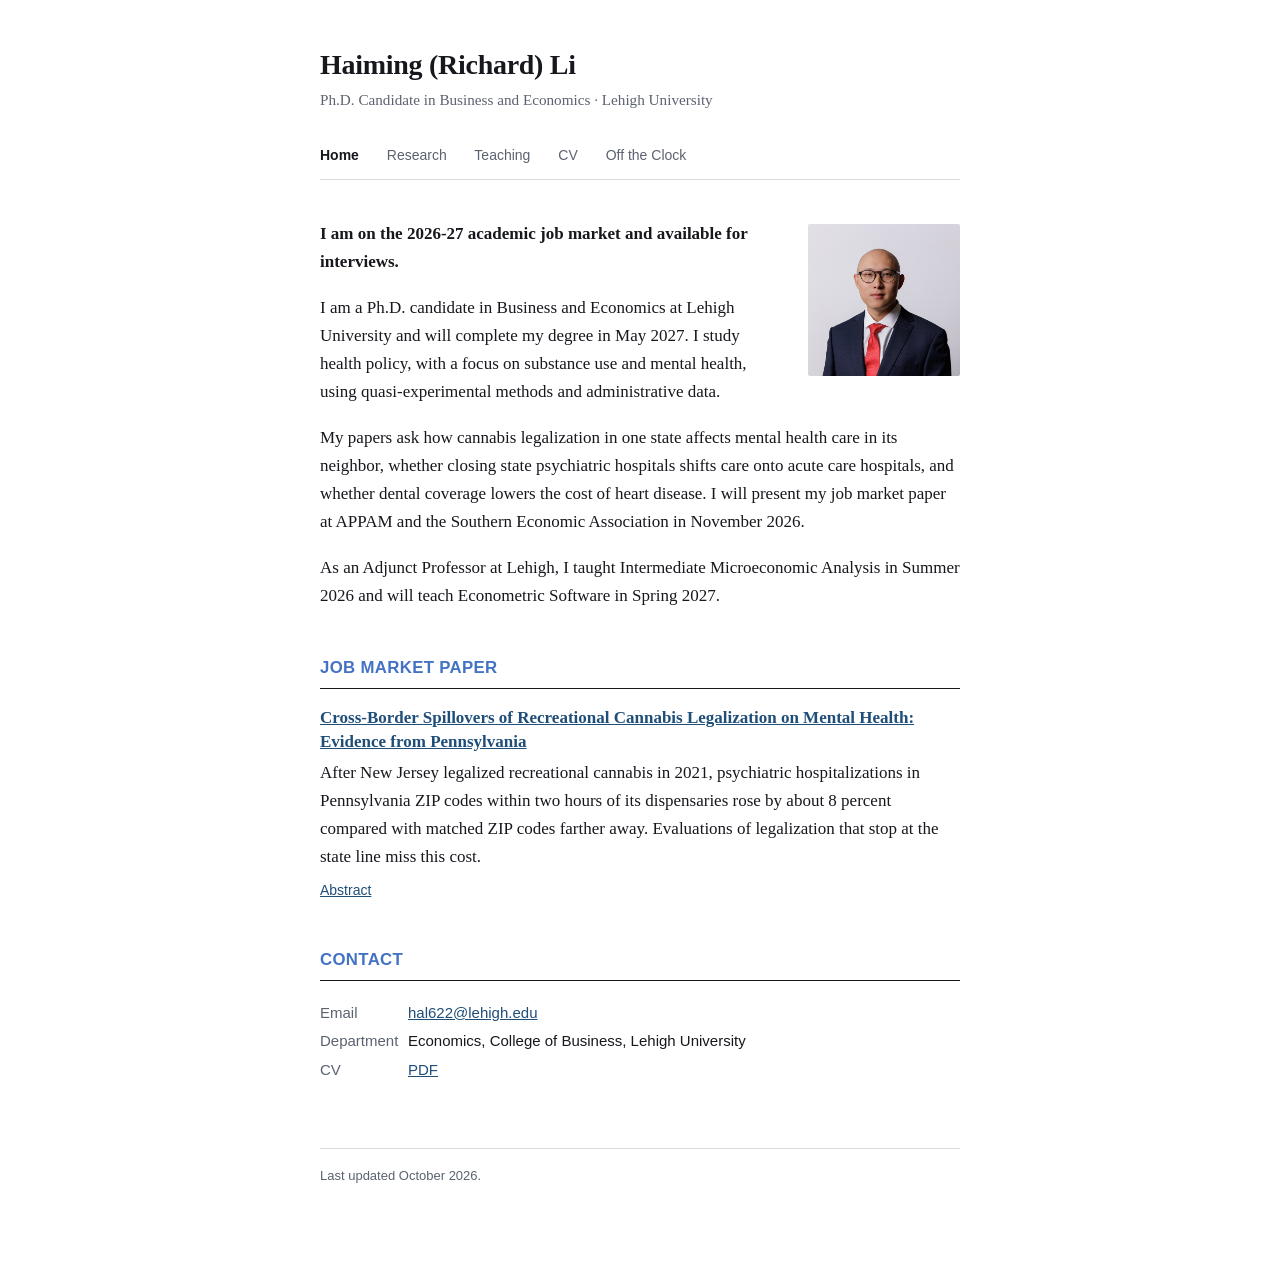
==== index.html @ 7ed9d22d "10.5 update" ====
<!DOCTYPE html>
<html lang="en">
<head>
<meta charset="utf-8">
<meta name="viewport" content="width=device-width, initial-scale=1">
<title>Haiming Li | Health Economics | Lehigh University</title>
<meta name="description" content="Haiming Li is a Ph.D. candidate in Business and Economics at Lehigh University. His research is in health economics, focusing on substance use policy and mental health.">
<link rel="canonical" href="https://haimingli.com/">
<link rel="stylesheet" href="style.css">
<script type="application/ld+json">
{
  "@context": "https://schema.org",
  "@type": "Person",
  "name": "Haiming Li",
  "alternateName": "Richard Li",
  "jobTitle": "Ph.D. Candidate in Business and Economics",
  "url": "https://haimingli.com",
  "image": "https://haimingli.com/photo.jpg",
  "email": "hal622@lehigh.edu",
  "affiliation": {
    "@type": "CollegeOrUniversity",
    "name": "Lehigh University",
    "url": "https://www.lehigh.edu"
  },
  "knowsAbout": [
    "Health Economics",
    "Substance Use Policy",
    "Mental Health",
    "Applied Microeconomics"
  ],
  "sameAs": [
    "https://github.com/haimingli97"
  ]
}
</script>
<!-- TODO: once these profiles exist, add their URLs to the "sameAs" array above:
     Google Scholar, ORCID, RePEc/IDEAS, LinkedIn. -->
</head>
<body>
<div class="wrap">

<header class="masthead">
  <h1>Haiming (Richard) Li</h1>
  <p class="affil">Ph.D. Candidate in Business and Economics &middot; Lehigh University</p>
</header>

<nav>
  <a href="index.html" aria-current="page">Home</a>
  <a href="research.html">Research</a>
  <a href="teaching.html">Teaching</a>
  <a href="cv.pdf">CV</a>
  <a href="life.html">Off the Clock</a>
</nav>

<img class="portrait" src="photo.jpg" alt="Haiming Li">

<p><strong>I am on the 2026-27 academic job market and available for interviews.</strong></p>

<p>I am a Ph.D. candidate in Business and Economics at Lehigh University and will complete my degree in May 2027. I study health policy, with a focus on substance use and mental health, using quasi-experimental methods and administrative data.</p>

<p>My papers ask how cannabis legalization in one state affects mental health care in its neighbor, whether closing state psychiatric hospitals shifts care onto acute care hospitals, and whether dental coverage lowers the cost of heart disease. I will present my job market paper at APPAM and the Southern Economic Association in November 2026.</p>

<p>As an Adjunct Professor at Lehigh, I taught Intermediate Microeconomic Analysis in Summer 2026 and will teach Econometric Software in Spring 2027.</p>

<h2>Job Market Paper</h2>

<div class="paper">
  <h3><a href="research.html#jmp">Cross-Border Spillovers of Recreational Cannabis Legalization on Mental Health: Evidence from Pennsylvania</a></h3>
  <p class="abstract">After New Jersey legalized recreational cannabis in 2021, psychiatric hospitalizations in Pennsylvania ZIP codes within two hours of its dispensaries rose by about 8 percent compared with matched ZIP codes farther away. Evaluations of legalization that stop at the state line miss this cost.</p>
  <!-- JMP FIGURE: once the revised event-study figure is final, save it as
       papers/jmp_fig.png and uncomment the next line.
  <img class="figure" src="papers/jmp_fig.png" alt="Event-study estimates of psychiatric hospitalization rates in Pennsylvania border ZIP codes">
  -->
  <p class="links"><a href="research.html#jmp">Abstract</a></p>
</div>

<h2>Contact</h2>

<div class="contact">
  <p style="margin-bottom:0">
    <span class="label">Email</span><a href="mailto:hal622@lehigh.edu">hal622@lehigh.edu</a><br>
    <span class="label">Department</span>Economics, College of Business, Lehigh University<br>
    <span class="label">CV</span><a href="cv.pdf">PDF</a>
    <!-- LinkedIn: add a line here once you send me the profile URL -->
  </p>
</div>

<footer>
  Last updated October 2026.
</footer>

</div>
</body>
</html>
---- style.css ----
/* ---------------------------------------------------------------
   Haiming (Richard) Li — academic site
   Plain, conventional, fast. No webfonts, no frameworks.
   To change the accent color, edit --link below.
   --------------------------------------------------------------- */

:root {
  --ink:    #16181d;
  --muted:  #5b6270;
  --rule:   #d8dbe0;
  --link:   #1f4e79;
  --accent: #4472c4;   /* same blue as the section headings on the CV */
  --bg:     #ffffff;
  --measure: 40rem;
}

*, *::before, *::after { box-sizing: border-box; }

html { -webkit-text-size-adjust: 100%; }

body {
  margin: 0;
  padding: 3rem 1.5rem 5rem;
  background: var(--bg);
  color: var(--ink);
  font-family: Charter, "Bitstream Charter", "Sitka Text", Cambria, Georgia, serif;
  font-size: 1.0625rem;
  line-height: 1.65;
}

.wrap { max-width: var(--measure); margin: 0 auto; }

/* ---- masthead ---- */

.masthead { margin-bottom: 2rem; }

.masthead h1 {
  font-size: 1.75rem;
  line-height: 1.2;
  font-weight: 600;
  letter-spacing: -0.01em;
  margin: 0 0 0.35rem;
}

.masthead .affil {
  color: var(--muted);
  font-size: 0.95rem;
  margin: 0;
}

/* ---- navigation ---- */

nav {
  margin: 1.25rem 0 2.5rem;
  padding-bottom: 0.75rem;
  border-bottom: 1px solid var(--rule);
  font-family: -apple-system, BlinkMacSystemFont, "Segoe UI", Roboto, Helvetica, Arial, sans-serif;
  font-size: 0.875rem;
}

nav a {
  margin-right: 1.5rem;
  text-decoration: none;
  color: var(--muted);
}

nav a:hover { color: var(--link); text-decoration: underline; }
nav a[aria-current="page"] { color: var(--ink); font-weight: 600; }

/* ---- portrait ---- */

.portrait {
  float: right;
  width: 9.5rem;
  margin: 0.25rem 0 1.25rem 1.75rem;
  border-radius: 2px;
}

/* ---- text ---- */

p { margin: 0 0 1.1rem; }

a { color: var(--link); }
a:hover { text-decoration: underline; }

h2 {
  font-size: 1.05rem;
  font-weight: 600;
  letter-spacing: 0.02em;
  text-transform: uppercase;
  font-family: -apple-system, BlinkMacSystemFont, "Segoe UI", Roboto, Helvetica, Arial, sans-serif;
  color: var(--accent);
  margin: 2.75rem 0 1.1rem;
  padding-bottom: 0.4rem;
  border-bottom: 1px solid var(--ink);
  clear: both;
}

h3 {
  font-size: 1.0625rem;
  font-weight: 600;
  line-height: 1.4;
  margin: 0 0 0.3rem;
}

/* ---- paper entries ---- */

.paper { margin-bottom: 1.9rem; }

.paper .byline {
  color: var(--muted);
  font-size: 0.9375rem;
  margin: 0 0 0.5rem;
}

.paper .abstract { margin: 0 0 0.5rem; }

.paper .links {
  font-family: -apple-system, BlinkMacSystemFont, "Segoe UI", Roboto, Helvetica, Arial, sans-serif;
  font-size: 0.875rem;
  margin: 0;
}

.paper .links a { margin-right: 1rem; }

/* compact entries for works in progress */

ul.compact { padding-left: 1.15rem; margin: 0 0 1.1rem; }
ul.compact li { margin-bottom: 0.6rem; }
ul.compact .byline { color: var(--muted); font-size: 0.9375rem; }

/* ---- news list ---- */

ul.news { list-style: none; padding: 0; margin: 0 0 1.1rem; }
ul.news li { margin-bottom: 0.55rem; padding-left: 7rem; text-indent: -7rem; }
ul.news .when {
  display: inline-block;
  width: 7rem;
  text-indent: 0;
  color: var(--muted);
  font-family: -apple-system, BlinkMacSystemFont, "Segoe UI", Roboto, Helvetica, Arial, sans-serif;
  font-size: 0.875rem;
}

/* ---- figures and badges ---- */

img.figure { display: block; width: 100%; height: auto; margin: 0.75rem 0; border: 1px solid var(--rule); }
img.badge { float: left; width: 4.5rem; height: auto; margin: 0.1rem 1rem 0.5rem 0; }

/* ---- course table ---- */

table.courses { width: 100%; border-collapse: collapse; margin: 0 0 0.9rem; font-size: 0.97rem; }
table.courses th {
  text-align: left; font-weight: 600; color: var(--muted);
  font-family: -apple-system, BlinkMacSystemFont, "Segoe UI", Roboto, Helvetica, Arial, sans-serif;
  font-size: 0.8125rem; padding: 0 0.6rem 0.35rem 0; border-bottom: 1px solid var(--rule);
}
table.courses td { padding: 0.4rem 0.6rem 0.4rem 0; vertical-align: top; border-bottom: 1px solid var(--rule); }
table.courses td:last-child, table.courses th:last-child { white-space: nowrap; padding-right: 0; }
table.courses tr.group td {
  border-bottom: none; padding-top: 0.9rem; font-weight: 600;
  font-family: -apple-system, BlinkMacSystemFont, "Segoe UI", Roboto, Helvetica, Arial, sans-serif;
  font-size: 0.8125rem; letter-spacing: 0.03em; text-transform: uppercase;
}
p.note { color: var(--muted); font-size: 0.9375rem; }

/* ---- evaluation table and quotes ---- */

.evals { margin: 0 0 0.6rem; font-size: 0.95rem; }
.ev-head, .evals summary, .ev-row:not(details) {
  display: grid; grid-template-columns: 6.3rem 4.2rem 8.8rem 3.7rem 4.2rem 1fr; gap: 0 0.6rem; align-items: center;
  padding: 0.45rem 0; border-bottom: 1px solid var(--rule);
}
.ev-head {
  font-weight: 600; color: var(--muted); font-size: 0.8125rem; padding-top: 0;
  font-family: -apple-system, BlinkMacSystemFont, "Segoe UI", Roboto, Helvetica, Arial, sans-serif;
}
.evals summary { cursor: pointer; list-style: none; }
.evals summary::-webkit-details-marker { display: none; }
.evals summary > span:first-child::before { content: "\25B8"; color: var(--accent); display: inline-block; width: 0.9rem; margin-left: -0.9rem; transition: transform 0.15s; }
.evals details[open] summary > span:first-child::before { transform: rotate(90deg); }
.evals summary:hover { background: #f5f7fb; }
.ev-detail { padding: 0.3rem 0 0.5rem 0; border-bottom: 1px solid var(--rule); background: #fafbfd; }
.ev-q { display: grid; grid-template-columns: 6.3rem 4.2rem 8.8rem 3.7rem 4.2rem 1fr; gap: 0 0.6rem; align-items: center; padding: 0.22rem 0 0.22rem 0.9rem; font-size: 0.875rem; }
.ev-q .ev-qlabel { grid-column: 1 / 4; color: var(--ink); }
.evals .n { text-align: right; }
.evals .muted { color: var(--muted); }
.evals .viz { min-width: 0; padding-right: 0.5rem; }
.ev-head, .ev-row:not(details), details.ev-row { padding-left: 0.9rem; }
.axis { display: flex; justify-content: space-between; font-weight: 400; }
.ev-head .key-me, .ev-head .key-ref { margin: 0 0.3rem 0 0; }
.legend { font-weight: 400; white-space: nowrap; }
.key-me, .key-ref { display: inline-block; vertical-align: middle; }
.key-me { width: 0.6rem; height: 0.6rem; border-radius: 50%; background: var(--accent); margin-left: 0; }
.key-ref { width: 2px; height: 0.8rem; background: var(--ink); }

ul.materials { padding-left: 1.15rem; }
ul.materials li { margin-bottom: 0.5rem; }
.mat-note { color: var(--muted); font-size: 0.9375rem; }

.bar { position: relative; display: block; width: 100%; height: 0.8rem; }
.bar::before { content: ""; position: absolute; left: 0; right: 0; top: 50%; height: 1px; background: var(--rule); }
.bar .me { position: absolute; top: 50%; width: 0.7rem; height: 0.7rem; margin: -0.35rem 0 0 -0.35rem; background: var(--accent); border-radius: 50%; z-index: 1; }
.bar .ref { position: absolute; top: 0; bottom: 0; width: 2px; margin-left: -1px; background: var(--ink); }
blockquote.quote { margin: 0 0 1.1rem; padding: 0.1rem 0 0.1rem 1rem; border-left: 3px solid var(--accent); }
blockquote.quote p { margin: 0 0 0.3rem; font-style: italic; }
blockquote.quote cite {
  font-style: normal; color: var(--muted); font-size: 0.8125rem;
  font-family: -apple-system, BlinkMacSystemFont, "Segoe UI", Roboto, Helvetica, Arial, sans-serif;
}
@media (max-width: 34rem) {
  .ev-head, .evals summary, .ev-row:not(details) { grid-template-columns: 5.6rem 4rem 3.6rem 3.8rem; }
  .ev-role, .evals .viz { display: none; }
  .ev-q { grid-template-columns: 5.6rem 4rem 3.6rem 3.8rem; padding-left: 0; }
  .ev-q .ev-qlabel { grid-column: 1 / 3; padding-left: 0.5rem; }
}

/* ---- references ---- */

.refs p { margin-bottom: 1rem; }

/* ---- Off the Clock page ---- */

p.lede { font-size: 1.15rem; font-style: italic; color: var(--muted); margin-bottom: 0.5rem; }

.minipaper {
  border: 1px solid var(--rule);
  border-top: 3px solid var(--accent);
  padding: 1rem 1.25rem 0.2rem;
  margin: 0 0 1.5rem;
  background: #fafbfd;
}
.minipaper .mp-title { font-weight: 600; font-size: 1.1rem; text-align: center; margin: 0 0 0.6rem; }
.minipaper .mp-label {
  text-align: center; font-variant: small-caps; letter-spacing: 0.05em;
  color: var(--muted); margin: 0 0 0.4rem;
}

/* ---- Off the Clock cards ---- */

.cards { display: grid; grid-template-columns: repeat(3, minmax(0, 1fr)); gap: 1rem 0.9rem; margin: 1.25rem 0 1rem; max-width: 30rem; }
.card { display: block; text-decoration: none; color: var(--ink); }
a.card:hover .card-title { color: var(--link); text-decoration: underline; }
a.card:hover img, a.card:hover .card-tile { opacity: 0.85; }
.card img, .card-tile {
  display: block; width: 100%; aspect-ratio: 4 / 3; object-fit: cover;
  border: 1px solid var(--rule); border-radius: 2px; background: #eef2f9;
}
.card-title {
  display: block; margin-top: 0.4rem; font-size: 0.9375rem; font-weight: 600; line-height: 1.3;
}
p.crumb {
  font-family: -apple-system, BlinkMacSystemFont, "Segoe UI", Roboto, Helvetica, Arial, sans-serif;
  font-size: 0.875rem; color: var(--muted); margin: 0 0 0.5rem;
}

/* ---- aside box ---- */

.aside {
  border-left: 3px solid var(--accent);
  background: #f5f7fb;
  padding: 0.8rem 1rem 0.1rem;
  margin: 1.2rem 0 1.4rem;
  font-size: 0.97rem;
}
.aside-title {
  margin: 0 0 0.35rem; font-weight: 600; color: var(--accent);
  font-family: -apple-system, BlinkMacSystemFont, "Segoe UI", Roboto, Helvetica, Arial, sans-serif;
  font-size: 0.875rem;
}
figure.photo { margin: 0 0 1.2rem; }
figure.photo img { display: block; width: 100%; height: auto; border-radius: 2px; }
figure.photo figcaption { color: var(--muted); font-size: 0.875rem; margin-top: 0.35rem; }

/* ---- contact block ---- */

.contact {
  font-family: -apple-system, BlinkMacSystemFont, "Segoe UI", Roboto, Helvetica, Arial, sans-serif;
  font-size: 0.9375rem;
  line-height: 1.9;
}

.contact .label {
  display: inline-block;
  min-width: 5.5rem;
  color: var(--muted);
}

/* ---- placeholder marker: search the files for TBD to find open items ---- */

.tbd {
  background: #fff3cd;
  padding: 0 0.2em;
  border-radius: 2px;
}

/* ---- footer ---- */

footer {
  margin-top: 4rem;
  padding-top: 1rem;
  border-top: 1px solid var(--rule);
  color: var(--muted);
  font-size: 0.8125rem;
  font-family: -apple-system, BlinkMacSystemFont, "Segoe UI", Roboto, Helvetica, Arial, sans-serif;
}

/* ---- small screens ---- */

@media (max-width: 34rem) {
  body { padding-top: 2rem; font-size: 1rem; }
  .portrait { float: none; display: block; margin: 0 0 1.25rem; width: 8rem; }
  nav a { margin-right: 1.1rem; display: inline-block; margin-bottom: 0.35rem; }
  ul.news li { padding-left: 0; text-indent: 0; }
  ul.news .when { display: block; width: auto; }
}

/* ---- print ---- */

@media print {
  nav, footer { display: none; }
  body { padding: 0; }
  a { color: var(--ink); text-decoration: none; }
}

:focus-visible { outline: 2px solid var(--link); outline-offset: 2px; }
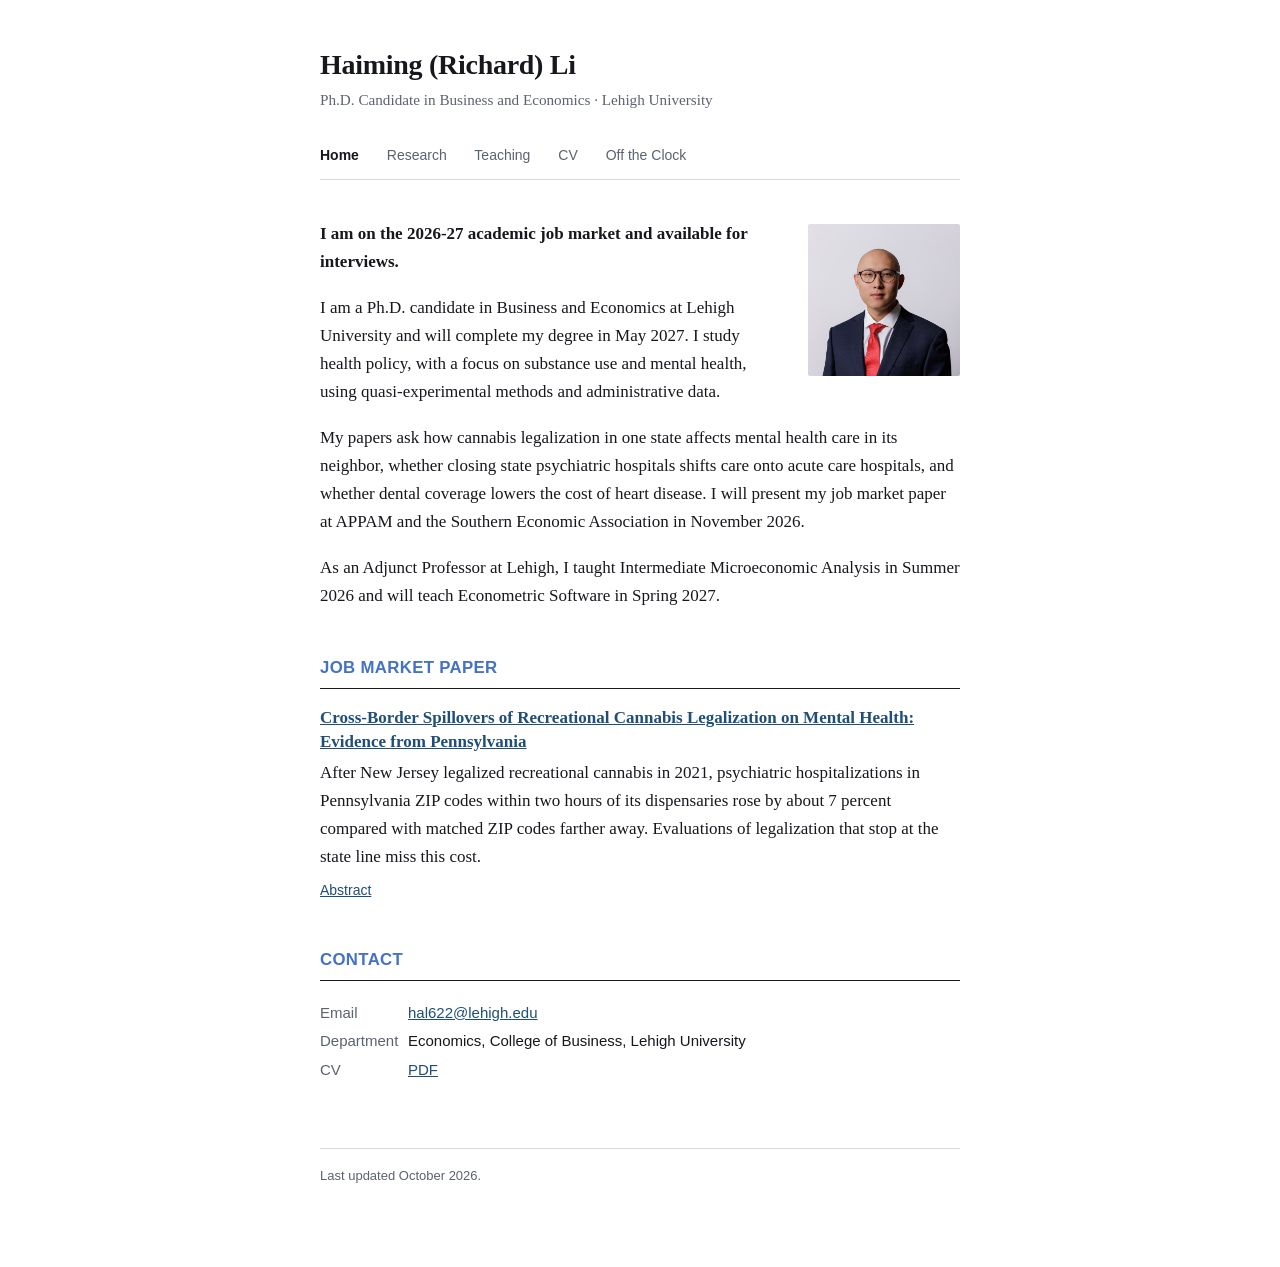
==== commit 33efcadc: "10.5 update IV" ====
--- a/index.html
+++ b/index.html
@@ -66,7 +66,7 @@
 
 <div class="paper">
   <h3><a href="research.html#jmp">Cross-Border Spillovers of Recreational Cannabis Legalization on Mental Health: Evidence from Pennsylvania</a></h3>
-  <p class="abstract">After New Jersey legalized recreational cannabis in 2021, psychiatric hospitalizations in Pennsylvania ZIP codes within two hours of its dispensaries rose by about 8 percent compared with matched ZIP codes farther away. Evaluations of legalization that stop at the state line miss this cost.</p>
+  <p class="abstract">After New Jersey legalized recreational cannabis in 2021, psychiatric hospitalizations in Pennsylvania ZIP codes within two hours of its dispensaries rose by about 7 percent compared with matched ZIP codes farther away. Evaluations of legalization that stop at the state line miss this cost.</p>
   <!-- JMP FIGURE: once the revised event-study figure is final, save it as
        papers/jmp_fig.png and uncomment the next line.
   <img class="figure" src="papers/jmp_fig.png" alt="Event-study estimates of psychiatric hospitalization rates in Pennsylvania border ZIP codes">
--- a/style.css
+++ b/style.css
@@ -146,6 +146,9 @@
 
 img.figure { display: block; width: 100%; height: auto; margin: 0.75rem 0; border: 1px solid var(--rule); }
 img.badge { float: left; width: 4.5rem; height: auto; margin: 0.1rem 1rem 0.5rem 0; }
+p.acue { overflow: hidden; }
+.badge-grid { float: left; display: grid; grid-template-columns: repeat(2, 3rem); gap: 0.35rem; margin: 0.2rem 1rem 0.3rem 0; }
+.badge-grid img { width: 3rem; height: 3rem; display: block; }
 
 /* ---- course table ---- */
 
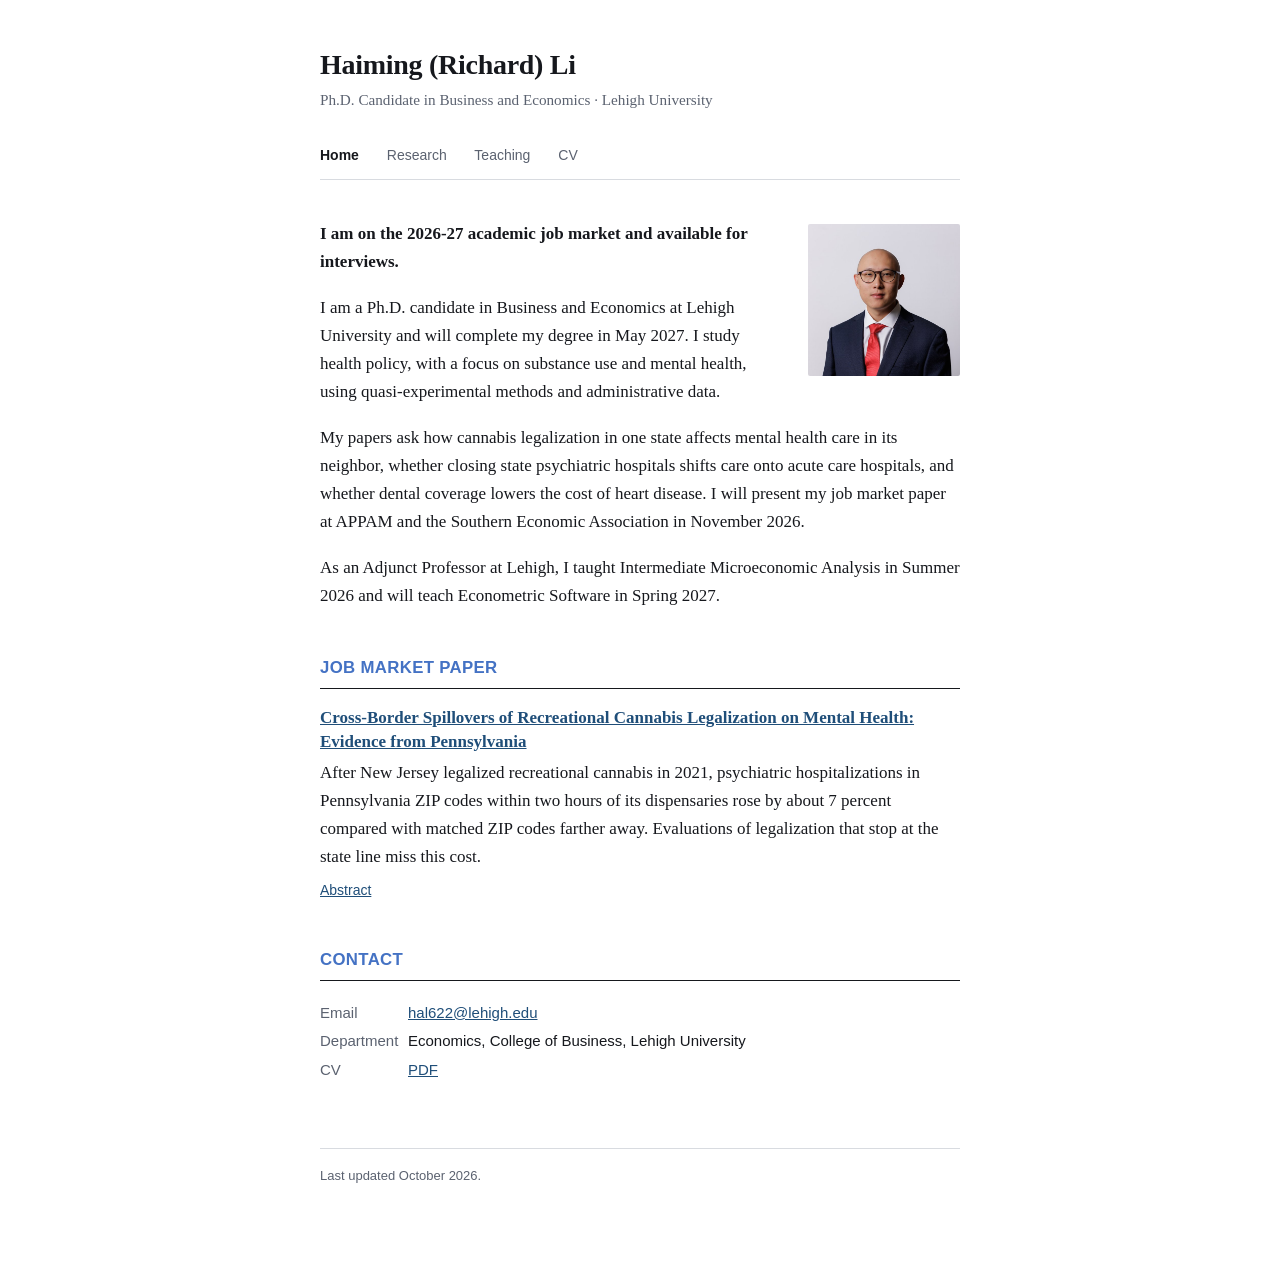
==== commit 06c0f44d: "10.8 update" ====
--- a/index.html
+++ b/index.html
@@ -49,7 +49,6 @@
   <a href="research.html">Research</a>
   <a href="teaching.html">Teaching</a>
   <a href="cv.pdf">CV</a>
-  <a href="life.html">Off the Clock</a>
 </nav>
 
 <img class="portrait" src="photo.jpg" alt="Haiming Li">
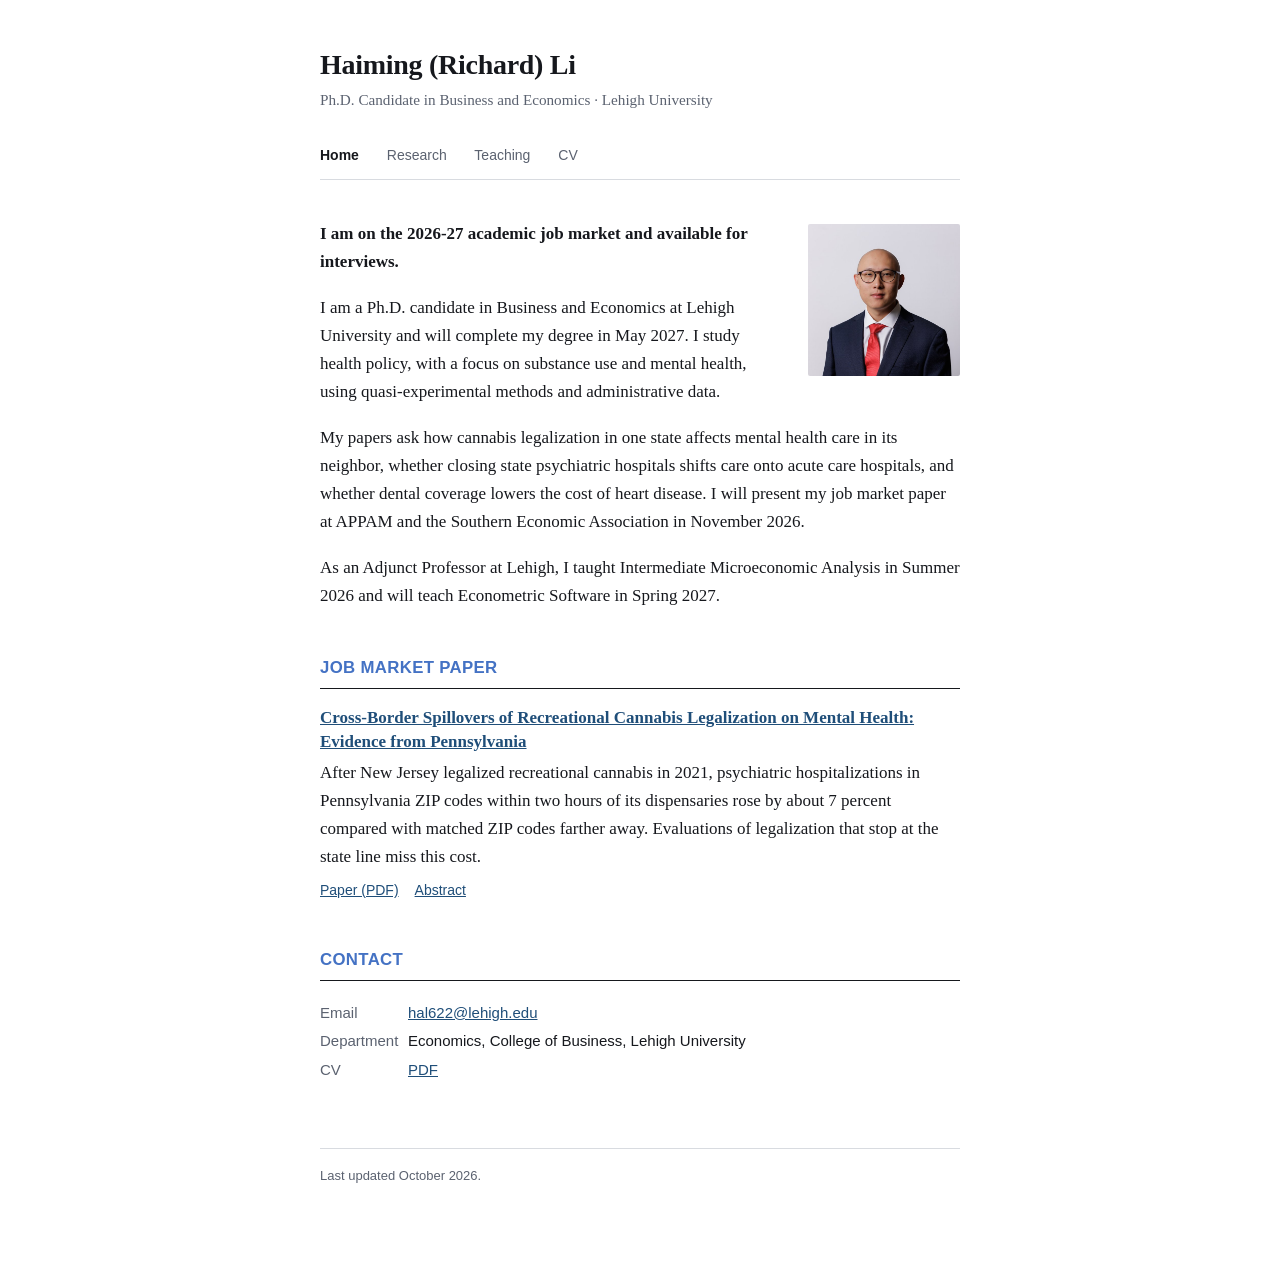
==== commit bca9262c: "10.19 update" ====
--- a/index.html
+++ b/index.html
@@ -64,13 +64,13 @@
 <h2>Job Market Paper</h2>
 
 <div class="paper">
-  <h3><a href="research.html#jmp">Cross-Border Spillovers of Recreational Cannabis Legalization on Mental Health: Evidence from Pennsylvania</a></h3>
+  <h3><a href="papers/Li_Haiming_JMP.pdf">Cross-Border Spillovers of Recreational Cannabis Legalization on Mental Health: Evidence from Pennsylvania</a></h3>
   <p class="abstract">After New Jersey legalized recreational cannabis in 2021, psychiatric hospitalizations in Pennsylvania ZIP codes within two hours of its dispensaries rose by about 7 percent compared with matched ZIP codes farther away. Evaluations of legalization that stop at the state line miss this cost.</p>
   <!-- JMP FIGURE: once the revised event-study figure is final, save it as
        papers/jmp_fig.png and uncomment the next line.
   <img class="figure" src="papers/jmp_fig.png" alt="Event-study estimates of psychiatric hospitalization rates in Pennsylvania border ZIP codes">
   -->
-  <p class="links"><a href="research.html#jmp">Abstract</a></p>
+  <p class="links"><a href="papers/Li_Haiming_JMP.pdf">Paper (PDF)</a><a href="research.html#jmp">Abstract</a></p>
 </div>
 
 <h2>Contact</h2>
--- a/style.css
+++ b/style.css
@@ -327,3 +327,96 @@
 }
 
 :focus-visible { outline: 2px solid var(--link); outline-offset: 2px; }
+
+/* ---- Teaching at the Margin ---- */
+
+.margin-lede { margin-bottom: 0.6rem; }
+
+.margin-steps {
+  display: grid; grid-template-columns: repeat(6, 1fr); gap: 0.4rem;
+  align-items: end; height: 5.6rem; margin: 0.4rem 0 1.4rem;
+  border-bottom: 1px solid var(--rule); padding-bottom: 0.5rem;
+}
+.margin-steps span {
+  display: flex; align-items: center; justify-content: center;
+  height: 2.6rem; margin-bottom: calc(var(--i) * 0.45rem);
+  border: 1px solid var(--accent); border-radius: 2px; background: #f5f7fb;
+  color: var(--accent); font-weight: 600; font-size: 1.35rem;
+}
+.margin-steps span:last-child { background: var(--accent); color: #fff; }
+
+ol.margin { list-style: none; padding: 0; margin: 0 0 1.6rem; }
+ol.margin li {
+  display: grid; grid-template-columns: 2.4rem 1fr; gap: 0 0.9rem;
+  padding: 0.75rem 0 0.35rem; border-bottom: 1px solid var(--rule);
+}
+ol.margin li:first-child { padding-top: 0; }
+.m-letter {
+  display: flex; align-items: center; justify-content: center;
+  width: 2.4rem; height: 2.4rem; border-radius: 2px;
+  background: var(--accent); color: #fff; font-weight: 600; font-size: 1.25rem;
+}
+.m-body p { margin: 0 0 0.45rem; }
+.m-body p.m-head {
+  font-weight: 600; margin-bottom: 0.15rem; line-height: 1.3;
+}
+.ai-tag {
+  display: inline-block; margin-left: 0.4rem; padding: 0 0.35rem; border-radius: 2px;
+  border: 1px solid var(--accent); color: var(--accent); font-size: 0.7rem; letter-spacing: 0.06em;
+  vertical-align: 0.15em; font-weight: 600;
+  font-family: -apple-system, BlinkMacSystemFont, "Segoe UI", Roboto, Helvetica, Arial, sans-serif;
+}
+.m-body p.m-ai {
+  background: #f5f7fb; border-left: 3px solid var(--accent);
+  padding: 0.35rem 0.7rem; font-size: 0.97rem;
+}
+.ai-label {
+  font-weight: 600; color: var(--accent); font-size: 0.875rem;
+  font-family: -apple-system, BlinkMacSystemFont, "Segoe UI", Roboto, Helvetica, Arial, sans-serif;
+}
+
+h3.ai-h { margin-top: 1.8rem; }
+
+ol.ai-flow {
+  list-style: none; padding: 0; margin: 0.4rem 0 0.9rem;
+  display: grid; grid-template-columns: repeat(4, minmax(0, 1fr)); gap: 0.55rem;
+  counter-reset: none;
+}
+ol.ai-flow li {
+  position: relative; border: 1px solid var(--rule); border-top: 3px solid var(--accent);
+  border-radius: 2px; padding: 0.55rem 0.6rem 0.6rem; background: #fff;
+  display: flex; flex-direction: column; gap: 0.2rem;
+}
+ol.ai-flow li:nth-child(1), ol.ai-flow li:nth-child(4) { background: #fafbfd; }
+ol.ai-flow li:not(:last-child)::after {
+  content: "\203A"; position: absolute; right: -0.48rem; top: 1.1rem;
+  color: var(--accent); font-size: 1.2rem; line-height: 1; background: var(--bg); z-index: 1;
+}
+.af-n {
+  font-family: -apple-system, BlinkMacSystemFont, "Segoe UI", Roboto, Helvetica, Arial, sans-serif;
+  font-size: 0.75rem; color: var(--muted); font-weight: 600;
+}
+.af-t { font-weight: 600; line-height: 1.25; font-size: 0.97rem; }
+.af-d { font-size: 0.875rem; color: var(--muted); line-height: 1.45; }
+
+/* ---- ACUE course badge ---- */
+
+.acue-course { display: grid; grid-template-columns: 6.5rem 1fr; gap: 0 1.1rem; align-items: start; margin-bottom: 1rem; }
+.acue-course img { width: 6.5rem; height: auto; display: block; }
+.acue-course p { margin-bottom: 0.5rem; }
+ul.modules {
+  margin: 0; padding: 0; list-style: none;
+  columns: 2; column-gap: 1.2rem; font-size: 0.9rem; color: var(--muted);
+}
+ul.modules li { break-inside: avoid; padding-left: 0.9rem; position: relative; margin-bottom: 0.15rem; line-height: 1.4; }
+ul.modules li::before { content: "\2713"; position: absolute; left: 0; color: var(--accent); font-size: 0.8rem; }
+
+@media (max-width: 34rem) {
+  .margin-steps { height: 4.8rem; gap: 0.3rem; }
+  .margin-steps span { height: 2.2rem; font-size: 1.15rem; margin-bottom: calc(var(--i) * 0.35rem); }
+  ol.ai-flow { grid-template-columns: 1fr 1fr; }
+  ol.ai-flow li:nth-child(2)::after { display: none; }
+  .acue-course { grid-template-columns: 4.5rem 1fr; }
+  .acue-course img { width: 4.5rem; }
+  ul.modules { columns: 1; }
+}
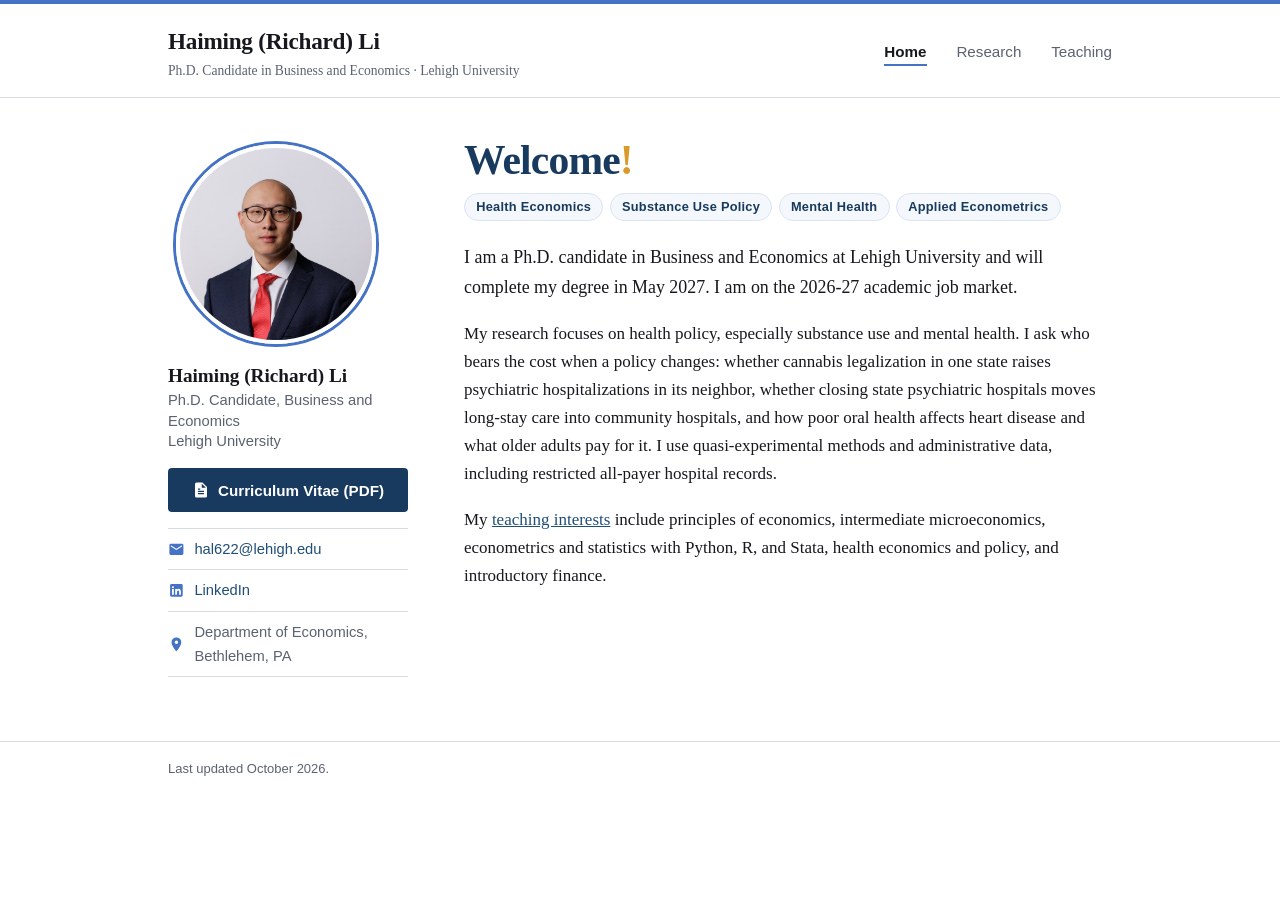
==== commit e4f22062: "10.19 update III" ====
--- a/index.html
+++ b/index.html
@@ -4,7 +4,7 @@
 <meta charset="utf-8">
 <meta name="viewport" content="width=device-width, initial-scale=1">
 <title>Haiming Li | Health Economics | Lehigh University</title>
-<meta name="description" content="Haiming Li is a Ph.D. candidate in Business and Economics at Lehigh University. His research is in health economics, focusing on substance use policy and mental health.">
+<meta name="description" content="Haiming Li is a Ph.D. candidate in Business and Economics at Lehigh University on the 2026-27 academic job market. His research is in health economics, focusing on substance use policy and mental health.">
 <link rel="canonical" href="https://haimingli.com/">
 <link rel="stylesheet" href="style.css">
 <script type="application/ld+json">
@@ -26,68 +26,65 @@
     "Health Economics",
     "Substance Use Policy",
     "Mental Health",
-    "Applied Microeconomics"
+    "Applied Econometrics"
   ],
   "sameAs": [
+    "https://www.linkedin.com/in/haiming-li-3b241a414/",
     "https://github.com/haimingli97"
   ]
 }
 </script>
-<!-- TODO: once these profiles exist, add their URLs to the "sameAs" array above:
-     Google Scholar, ORCID, RePEc/IDEAS, LinkedIn. -->
 </head>
 <body>
-<div class="wrap">
 
-<header class="masthead">
-  <h1>Haiming (Richard) Li</h1>
-  <p class="affil">Ph.D. Candidate in Business and Economics &middot; Lehigh University</p>
+<header class="site-head">
+  <div class="wrap head-row">
+    <a class="brand" href="index.html">Haiming (Richard) Li<small>Ph.D. Candidate in Business and Economics &middot; Lehigh University</small></a>
+    <nav>
+      <a href="index.html" aria-current="page">Home</a>
+      <a href="research.html">Research</a>
+      <a href="teaching.html">Teaching</a>
+    </nav>
+  </div>
 </header>
 
-<nav>
-  <a href="index.html" aria-current="page">Home</a>
-  <a href="research.html">Research</a>
-  <a href="teaching.html">Teaching</a>
-  <a href="cv.pdf">CV</a>
-</nav>
+<main class="wrap home">
 
-<img class="portrait" src="photo.jpg" alt="Haiming Li">
+  <aside class="profile">
+    <img class="portrait" src="photo.jpg" alt="Haiming Li" width="400" height="400">
+    <p class="who"><strong>Haiming (Richard) Li</strong><span>Ph.D. Candidate, Business and Economics</span><span>Lehigh University</span></p>
+    <a class="cv-button" href="cv.pdf">
+      <svg viewBox="0 0 24 24" width="18" height="18" aria-hidden="true" fill="currentColor"><path d="M14 2H6a2 2 0 0 0-2 2v16a2 2 0 0 0 2 2h12a2 2 0 0 0 2-2V8zm-1 7V3.5L18.5 9zM8 13h8v1.5H8zm0 3h8v1.5H8zm0-6h3v1.5H8z"/></svg>
+      Curriculum Vitae (PDF)
+    </a>
+    <ul class="contact-list">
+      <li><svg viewBox="0 0 24 24" aria-hidden="true"><path d="M20 4H4a2 2 0 0 0-2 2v12a2 2 0 0 0 2 2h16a2 2 0 0 0 2-2V6a2 2 0 0 0-2-2zm0 4-8 5-8-5V6l8 5 8-5z"/></svg><a href="mailto:hal622@lehigh.edu">hal622@lehigh.edu</a></li>
+      <li><svg viewBox="0 0 24 24" aria-hidden="true"><path d="M19 3a2 2 0 0 1 2 2v14a2 2 0 0 1-2 2H5a2 2 0 0 1-2-2V5a2 2 0 0 1 2-2zM8.3 10H5.7v8.3h2.6zM7 5.9a1.5 1.5 0 1 0 0 3 1.5 1.5 0 0 0 0-3zm11.3 7.3c0-2.5-1.3-3.6-3.1-3.6a2.7 2.7 0 0 0-2.4 1.3V10h-2.5v8.3h2.6v-4.1c0-1.1.2-2.2 1.6-2.2s1.4 1.3 1.4 2.3v4h2.6z"/></svg><a href="https://www.linkedin.com/in/haiming-li-3b241a414/">LinkedIn</a></li>
+      <li><svg viewBox="0 0 24 24" aria-hidden="true"><path d="M12 2a7 7 0 0 0-7 7c0 5.2 7 13 7 13s7-7.8 7-13a7 7 0 0 0-7-7zm0 9.5A2.5 2.5 0 1 1 12 6.5a2.5 2.5 0 0 1 0 5z"/></svg><span>Department of Economics, Bethlehem, PA</span></li>
+    </ul>
+  </aside>
 
-<p><strong>I am on the 2026-27 academic job market and available for interviews.</strong></p>
+  <div class="home-main">
+    <div class="welcome">
+      <h1>Welcome<span class="wave">!</span></h1>
+      <ul class="tags">
+        <li>Health Economics</li>
+        <li>Substance Use Policy</li>
+        <li>Mental Health</li>
+        <li>Applied Econometrics</li>
+      </ul>
+    </div>
 
-<p>I am a Ph.D. candidate in Business and Economics at Lehigh University and will complete my degree in May 2027. I study health policy, with a focus on substance use and mental health, using quasi-experimental methods and administrative data.</p>
+    <p class="lead">I am a Ph.D. candidate in Business and Economics at Lehigh University and will complete my degree in May 2027. I am on the 2026-27 academic job market.</p>
 
-<p>My papers ask how cannabis legalization in one state affects mental health care in its neighbor, whether closing state psychiatric hospitals shifts care onto acute care hospitals, and whether dental coverage lowers the cost of heart disease. I will present my job market paper at APPAM and the Southern Economic Association in November 2026.</p>
+    <p>My research focuses on health policy, especially substance use and mental health. I ask who bears the cost when a policy changes: whether cannabis legalization in one state raises psychiatric hospitalizations in its neighbor, whether closing state psychiatric hospitals moves long-stay care into community hospitals, and how poor oral health affects heart disease and what older adults pay for it. I use quasi-experimental methods and administrative data, including restricted all-payer hospital records.</p>
 
-<p>As an Adjunct Professor at Lehigh, I taught Intermediate Microeconomic Analysis in Summer 2026 and will teach Econometric Software in Spring 2027.</p>
+    <p>My <a href="teaching.html">teaching interests</a> include principles of economics, intermediate microeconomics, econometrics and statistics with Python, R, and Stata, health economics and policy, and introductory finance.</p>
+  </div>
 
-<h2>Job Market Paper</h2>
+</main>
 
-<div class="paper">
-  <h3><a href="papers/Li_Haiming_JMP.pdf">Cross-Border Spillovers of Recreational Cannabis Legalization on Mental Health: Evidence from Pennsylvania</a></h3>
-  <p class="abstract">After New Jersey legalized recreational cannabis in 2021, psychiatric hospitalizations in Pennsylvania ZIP codes within two hours of its dispensaries rose by about 7 percent compared with matched ZIP codes farther away. Evaluations of legalization that stop at the state line miss this cost.</p>
-  <!-- JMP FIGURE: once the revised event-study figure is final, save it as
-       papers/jmp_fig.png and uncomment the next line.
-  <img class="figure" src="papers/jmp_fig.png" alt="Event-study estimates of psychiatric hospitalization rates in Pennsylvania border ZIP codes">
-  -->
-  <p class="links"><a href="papers/Li_Haiming_JMP.pdf">Paper (PDF)</a><a href="research.html#jmp">Abstract</a></p>
-</div>
+<footer class="site-foot"><div class="wrap">Last updated October 2026.</div></footer>
 
-<h2>Contact</h2>
-
-<div class="contact">
-  <p style="margin-bottom:0">
-    <span class="label">Email</span><a href="mailto:hal622@lehigh.edu">hal622@lehigh.edu</a><br>
-    <span class="label">Department</span>Economics, College of Business, Lehigh University<br>
-    <span class="label">CV</span><a href="cv.pdf">PDF</a>
-    <!-- LinkedIn: add a line here once you send me the profile URL -->
-  </p>
-</div>
-
-<footer>
-  Last updated October 2026.
-</footer>
-
-</div>
 </body>
 </html>
--- a/style.css
+++ b/style.css
@@ -1,7 +1,8 @@
 /* ---------------------------------------------------------------
-   Haiming (Richard) Li — academic site
-   Plain, conventional, fast. No webfonts, no frameworks.
-   To change the accent color, edit --link below.
+   Haiming (Richard) Li, academic site
+   Plain HTML and CSS. No webfonts, no frameworks.
+   Layout widened 2026-10-19: header bar, two-column home page,
+   figures beside abstracts on the research page.
    --------------------------------------------------------------- */
 
 :root {
@@ -10,17 +11,19 @@
   --rule:   #d8dbe0;
   --link:   #1f4e79;
   --accent: #4472c4;   /* same blue as the section headings on the CV */
+  --deep:   #173a5e;
+  --warm:   #d99a2b;   /* small highlights only */
+  --tint:   #f4f7fc;
   --bg:     #ffffff;
-  --measure: 40rem;
+  --page:   62rem;
+  --sans: -apple-system, BlinkMacSystemFont, "Segoe UI", Roboto, Helvetica, Arial, sans-serif;
 }
 
 *, *::before, *::after { box-sizing: border-box; }
-
 html { -webkit-text-size-adjust: 100%; }
 
 body {
   margin: 0;
-  padding: 3rem 1.5rem 5rem;
   background: var(--bg);
   color: var(--ink);
   font-family: Charter, "Bitstream Charter", "Sitka Text", Cambria, Georgia, serif;
@@ -28,161 +31,186 @@
   line-height: 1.65;
 }
 
-.wrap { max-width: var(--measure); margin: 0 auto; }
-
-/* ---- masthead ---- */
-
-.masthead { margin-bottom: 2rem; }
-
-.masthead h1 {
-  font-size: 1.75rem;
-  line-height: 1.2;
-  font-weight: 600;
-  letter-spacing: -0.01em;
-  margin: 0 0 0.35rem;
-}
-
-.masthead .affil {
-  color: var(--muted);
-  font-size: 0.95rem;
-  margin: 0;
-}
-
-/* ---- navigation ---- */
-
-nav {
-  margin: 1.25rem 0 2.5rem;
-  padding-bottom: 0.75rem;
+.wrap { max-width: var(--page); margin: 0 auto; padding: 0 1.5rem; }
+main.wrap { padding-top: 2.5rem; padding-bottom: 4rem; }
+
+/* ---- site header ---- */
+
+.site-head {
+  border-top: 4px solid var(--accent);
   border-bottom: 1px solid var(--rule);
-  font-family: -apple-system, BlinkMacSystemFont, "Segoe UI", Roboto, Helvetica, Arial, sans-serif;
-  font-size: 0.875rem;
-}
-
+  background: #fff;
+}
+.head-row {
+  display: flex; align-items: center; justify-content: space-between;
+  flex-wrap: wrap; gap: 0.4rem 1.5rem; padding-top: 1.1rem; padding-bottom: 0.9rem;
+}
+.brand {
+  font-size: 1.45rem; font-weight: 600; letter-spacing: -0.01em;
+  color: var(--ink); text-decoration: none;
+}
+.brand:hover { color: var(--link); text-decoration: none; }
+.brand small {
+  display: block; font-size: 0.85rem; font-weight: 400; color: var(--muted); letter-spacing: 0;
+}
+
+nav { font-family: var(--sans); font-size: 0.95rem; }
 nav a {
-  margin-right: 1.5rem;
-  text-decoration: none;
-  color: var(--muted);
-}
-
-nav a:hover { color: var(--link); text-decoration: underline; }
-nav a[aria-current="page"] { color: var(--ink); font-weight: 600; }
-
-/* ---- portrait ---- */
-
-.portrait {
-  float: right;
-  width: 9.5rem;
-  margin: 0.25rem 0 1.25rem 1.75rem;
-  border-radius: 2px;
-}
+  margin-left: 1.6rem; text-decoration: none; color: var(--muted);
+  padding-bottom: 0.2rem; border-bottom: 2px solid transparent;
+}
+nav a:first-child { margin-left: 0; }
+nav a:hover { color: var(--link); border-bottom-color: var(--rule); text-decoration: none; }
+nav a[aria-current="page"] { color: var(--ink); font-weight: 600; border-bottom-color: var(--accent); }
 
 /* ---- text ---- */
 
 p { margin: 0 0 1.1rem; }
-
 a { color: var(--link); }
 a:hover { text-decoration: underline; }
 
 h2 {
-  font-size: 1.05rem;
-  font-weight: 600;
-  letter-spacing: 0.02em;
-  text-transform: uppercase;
-  font-family: -apple-system, BlinkMacSystemFont, "Segoe UI", Roboto, Helvetica, Arial, sans-serif;
-  color: var(--accent);
-  margin: 2.75rem 0 1.1rem;
-  padding-bottom: 0.4rem;
-  border-bottom: 1px solid var(--ink);
+  font-size: 1.05rem; font-weight: 600; letter-spacing: 0.03em; text-transform: uppercase;
+  font-family: var(--sans); color: var(--accent);
+  margin: 3rem 0 1.2rem; padding-bottom: 0.4rem; border-bottom: 1px solid var(--ink);
   clear: both;
 }
-
-h3 {
-  font-size: 1.0625rem;
-  font-weight: 600;
-  line-height: 1.4;
-  margin: 0 0 0.3rem;
+main > h2:first-child, .intro + h2 { margin-top: 0.5rem; }
+h3 { font-size: 1.0625rem; font-weight: 600; line-height: 1.4; margin: 0 0 0.3rem; }
+
+p.note { color: var(--muted); font-size: 0.9375rem; }
+.intro { font-size: 1.1rem; color: var(--ink); max-width: 50rem; }
+
+/* ---- home page ---- */
+
+.home { display: grid; grid-template-columns: 15rem minmax(0, 1fr); gap: 0 3.5rem; align-items: start; }
+
+.profile { position: sticky; top: 1.5rem; }
+.profile img.portrait {
+  display: block; width: 12.5rem; height: 12.5rem; object-fit: cover; object-position: 50% 20%;
+  border-radius: 50%; border: 4px solid #fff; box-shadow: 0 0 0 3px var(--accent);
+  margin: 0.4rem 0 1.2rem 0.5rem;
+}
+.profile .who { margin: 0 0 1rem; line-height: 1.4; }
+.profile .who strong { display: block; font-size: 1.2rem; }
+.profile .who span { display: block; color: var(--muted); font-size: 0.92rem; font-family: var(--sans); }
+
+.cv-button {
+  display: flex; align-items: center; justify-content: center; gap: 0.5rem;
+  margin: 0 0 1rem; padding: 0.6rem 1rem; border-radius: 4px;
+  background: var(--deep); color: #fff; text-decoration: none;
+  font-family: var(--sans); font-weight: 600; font-size: 0.95rem;
+}
+.cv-button:hover { background: var(--accent); text-decoration: none; }
+
+ul.contact-list { list-style: none; margin: 0; padding: 0; font-family: var(--sans); font-size: 0.92rem; }
+ul.contact-list li { display: flex; align-items: center; gap: 0.6rem; padding: 0.5rem 0; border-bottom: 1px solid var(--rule); }
+ul.contact-list li:first-child { border-top: 1px solid var(--rule); }
+ul.contact-list svg { width: 1.05rem; height: 1.05rem; flex: none; fill: var(--accent); }
+ul.contact-list a { text-decoration: none; }
+ul.contact-list a:hover { text-decoration: underline; }
+ul.contact-list span { color: var(--muted); }
+
+.welcome { margin: 0 0 0.6rem; }
+.welcome h1 {
+  font-size: 2.6rem; line-height: 1.1; font-weight: 600; letter-spacing: -0.02em; margin: 0 0 0.6rem;
+  color: var(--deep);
+}
+.welcome h1 .wave { display: inline-block; color: var(--warm); }
+.welcome .tags { display: flex; flex-wrap: wrap; gap: 0.4rem; margin: 0 0 1.4rem; padding: 0; list-style: none; }
+.welcome .tags li {
+  font-family: var(--sans); font-size: 0.8rem; font-weight: 600; letter-spacing: 0.02em;
+  color: var(--deep); background: var(--tint); border: 1px solid #dbe4f3; border-radius: 999px; padding: 0.15rem 0.7rem;
+}
+.lead { font-size: 1.12rem; }
+.market {
+  border-left: 4px solid var(--warm); background: #fdf8ee; padding: 0.55rem 0.9rem; margin: 0 0 1.2rem;
+  font-family: var(--sans); font-size: 0.95rem;
 }
 
 /* ---- paper entries ---- */
 
-.paper { margin-bottom: 1.9rem; }
-
-.paper .byline {
-  color: var(--muted);
-  font-size: 0.9375rem;
-  margin: 0 0 0.5rem;
-}
-
-.paper .abstract { margin: 0 0 0.5rem; }
-
-.paper .links {
-  font-family: -apple-system, BlinkMacSystemFont, "Segoe UI", Roboto, Helvetica, Arial, sans-serif;
-  font-size: 0.875rem;
-  margin: 0;
-}
-
-.paper .links a { margin-right: 1rem; }
-
-/* compact entries for works in progress */
+.paper { margin-bottom: 2.4rem; }
+.paper.with-fig { display: grid; grid-template-columns: minmax(0, 1fr) 22rem; gap: 0 2rem; align-items: start; }
+.paper.with-fig .fig { grid-column: 2; grid-row: 1 / span 6; }
+.paper .byline { color: var(--muted); font-size: 0.9375rem; margin: 0 0 0.5rem; }
+.paper .status { font-style: italic; }
+.paper .abstract { margin: 0 0 0.6rem; }
+.paper .links { font-family: var(--sans); font-size: 0.875rem; margin: 0; }
+.paper .links a { margin-right: 1.1rem; }
+.paper.jmp { background: var(--tint); border: 1px solid #dbe4f3; border-radius: 6px; padding: 1.3rem 1.4rem 1.2rem; }
+
+figure.fig { margin: 0.2rem 0 0.8rem; }
+figure.fig a { display: block; }
+figure.fig img { display: block; width: 100%; height: auto; border: 1px solid var(--rule); border-radius: 3px; background: #fff; }
+figure.fig figcaption { font-family: var(--sans); font-size: 0.78rem; color: var(--muted); line-height: 1.45; margin-top: 0.4rem; }
+
+.paper-list .paper { margin-bottom: 1.2rem; }
 
 ul.compact { padding-left: 1.15rem; margin: 0 0 1.1rem; }
 ul.compact li { margin-bottom: 0.6rem; }
 ul.compact .byline { color: var(--muted); font-size: 0.9375rem; }
 
-/* ---- news list ---- */
-
-ul.news { list-style: none; padding: 0; margin: 0 0 1.1rem; }
-ul.news li { margin-bottom: 0.55rem; padding-left: 7rem; text-indent: -7rem; }
-ul.news .when {
-  display: inline-block;
-  width: 7rem;
-  text-indent: 0;
-  color: var(--muted);
-  font-family: -apple-system, BlinkMacSystemFont, "Segoe UI", Roboto, Helvetica, Arial, sans-serif;
-  font-size: 0.875rem;
-}
-
-/* ---- figures and badges ---- */
-
-img.figure { display: block; width: 100%; height: auto; margin: 0.75rem 0; border: 1px solid var(--rule); }
-img.badge { float: left; width: 4.5rem; height: auto; margin: 0.1rem 1rem 0.5rem 0; }
-p.acue { overflow: hidden; }
-.badge-grid { float: left; display: grid; grid-template-columns: repeat(2, 3rem); gap: 0.35rem; margin: 0.2rem 1rem 0.3rem 0; }
-.badge-grid img { width: 3rem; height: 3rem; display: block; }
+.fields { display: grid; grid-template-columns: max-content 1fr; gap: 0.25rem 1rem; margin: 0 0 0.5rem; }
+.fields dt { font-weight: 600; }
+.fields dd { margin: 0; }
+
+.doc-link {
+  display: flex; align-items: center; gap: 1rem; padding: 1rem 1.2rem; margin: 0.5rem 0 0;
+  border: 1px solid var(--rule); border-left: 4px solid var(--accent); border-radius: 4px; text-decoration: none; color: var(--ink);
+}
+.doc-link:hover { background: var(--tint); text-decoration: none; }
+.doc-link strong { display: block; color: var(--link); }
+.doc-link span { color: var(--muted); font-size: 0.95rem; }
+
+/* ---- teaching interests ---- */
+
+.interests { display: grid; grid-template-columns: repeat(4, minmax(0, 1fr)); gap: 0.8rem; margin: 0 0 1.2rem; }
+.interest {
+  border: 1px solid var(--rule); border-top: 3px solid var(--accent); border-radius: 4px;
+  padding: 0.75rem 0.9rem 0.6rem; background: #fff;
+}
+.interest h3 { font-family: var(--sans); font-size: 0.8rem; text-transform: uppercase; letter-spacing: 0.05em; color: var(--accent); margin: 0 0 0.45rem; }
+.interest ul { list-style: none; margin: 0; padding: 0; font-size: 0.97rem; line-height: 1.45; }
+.interest li { margin-bottom: 0.35rem; }
+.interest li small { display: block; color: var(--muted); font-family: var(--sans); font-size: 0.78rem; }
+
+.jump {
+  display: flex; align-items: center; gap: 0.8rem; flex-wrap: wrap;
+  font-family: var(--sans); font-size: 0.95rem; margin: 0.4rem 0 0;
+}
+.jump a {
+  text-decoration: none; border: 1px solid var(--accent); border-radius: 999px; padding: 0.2rem 0.85rem; font-weight: 600;
+}
+.jump a:hover { background: var(--accent); color: #fff; text-decoration: none; }
 
 /* ---- course table ---- */
 
 table.courses { width: 100%; border-collapse: collapse; margin: 0 0 0.9rem; font-size: 0.97rem; }
 table.courses th {
-  text-align: left; font-weight: 600; color: var(--muted);
-  font-family: -apple-system, BlinkMacSystemFont, "Segoe UI", Roboto, Helvetica, Arial, sans-serif;
+  text-align: left; font-weight: 600; color: var(--muted); font-family: var(--sans);
   font-size: 0.8125rem; padding: 0 0.6rem 0.35rem 0; border-bottom: 1px solid var(--rule);
 }
-table.courses td { padding: 0.4rem 0.6rem 0.4rem 0; vertical-align: top; border-bottom: 1px solid var(--rule); }
-table.courses td:last-child, table.courses th:last-child { white-space: nowrap; padding-right: 0; }
+table.courses td { padding: 0.45rem 0.6rem 0.45rem 0; vertical-align: top; border-bottom: 1px solid var(--rule); }
+table.courses td:last-child, table.courses th:last-child { white-space: nowrap; padding-right: 0; text-align: right; }
 table.courses tr.group td {
-  border-bottom: none; padding-top: 0.9rem; font-weight: 600;
-  font-family: -apple-system, BlinkMacSystemFont, "Segoe UI", Roboto, Helvetica, Arial, sans-serif;
+  border-bottom: none; padding-top: 0.9rem; font-weight: 600; font-family: var(--sans);
   font-size: 0.8125rem; letter-spacing: 0.03em; text-transform: uppercase;
 }
-p.note { color: var(--muted); font-size: 0.9375rem; }
 
 /* ---- evaluation table and quotes ---- */
 
 .evals { margin: 0 0 0.6rem; font-size: 0.95rem; }
 .ev-head, .evals summary, .ev-row:not(details) {
   display: grid; grid-template-columns: 6.3rem 4.2rem 8.8rem 3.7rem 4.2rem 1fr; gap: 0 0.6rem; align-items: center;
-  padding: 0.45rem 0; border-bottom: 1px solid var(--rule);
-}
-.ev-head {
-  font-weight: 600; color: var(--muted); font-size: 0.8125rem; padding-top: 0;
-  font-family: -apple-system, BlinkMacSystemFont, "Segoe UI", Roboto, Helvetica, Arial, sans-serif;
-}
+  padding: 0.5rem 0; border-bottom: 1px solid var(--rule);
+}
+.ev-head { font-weight: 600; color: var(--muted); font-size: 0.8125rem; padding-top: 0; font-family: var(--sans); }
 .evals summary { cursor: pointer; list-style: none; }
 .evals summary::-webkit-details-marker { display: none; }
 .evals summary > span:first-child::before { content: "\25B8"; color: var(--accent); display: inline-block; width: 0.9rem; margin-left: -0.9rem; transition: transform 0.15s; }
 .evals details[open] summary > span:first-child::before { transform: rotate(90deg); }
-.evals summary:hover { background: #f5f7fb; }
+.evals summary:hover { background: var(--tint); }
 .ev-detail { padding: 0.3rem 0 0.5rem 0; border-bottom: 1px solid var(--rule); background: #fafbfd; }
 .ev-q { display: grid; grid-template-columns: 6.3rem 4.2rem 8.8rem 3.7rem 4.2rem 1fr; gap: 0 0.6rem; align-items: center; padding: 0.22rem 0 0.22rem 0.9rem; font-size: 0.875rem; }
 .ev-q .ev-qlabel { grid-column: 1 / 4; color: var(--ink); }
@@ -191,232 +219,164 @@
 .evals .viz { min-width: 0; padding-right: 0.5rem; }
 .ev-head, .ev-row:not(details), details.ev-row { padding-left: 0.9rem; }
 .axis { display: flex; justify-content: space-between; font-weight: 400; }
-.ev-head .key-me, .ev-head .key-ref { margin: 0 0.3rem 0 0; }
-.legend { font-weight: 400; white-space: nowrap; }
-.key-me, .key-ref { display: inline-block; vertical-align: middle; }
-.key-me { width: 0.6rem; height: 0.6rem; border-radius: 50%; background: var(--accent); margin-left: 0; }
+.key-me, .key-ref { display: inline-block; vertical-align: middle; margin-right: 0.3rem; }
+.key-me { width: 0.6rem; height: 0.6rem; border-radius: 50%; background: var(--accent); }
 .key-ref { width: 2px; height: 0.8rem; background: var(--ink); }
-
-ul.materials { padding-left: 1.15rem; }
-ul.materials li { margin-bottom: 0.5rem; }
-.mat-note { color: var(--muted); font-size: 0.9375rem; }
-
 .bar { position: relative; display: block; width: 100%; height: 0.8rem; }
 .bar::before { content: ""; position: absolute; left: 0; right: 0; top: 50%; height: 1px; background: var(--rule); }
 .bar .me { position: absolute; top: 50%; width: 0.7rem; height: 0.7rem; margin: -0.35rem 0 0 -0.35rem; background: var(--accent); border-radius: 50%; z-index: 1; }
 .bar .ref { position: absolute; top: 0; bottom: 0; width: 2px; margin-left: -1px; background: var(--ink); }
-blockquote.quote { margin: 0 0 1.1rem; padding: 0.1rem 0 0.1rem 1rem; border-left: 3px solid var(--accent); }
+
+.quotes { display: grid; grid-template-columns: repeat(2, minmax(0, 1fr)); gap: 1rem 1.6rem; }
+blockquote.quote { margin: 0; padding: 0.1rem 0 0.1rem 1rem; border-left: 3px solid var(--accent); }
 blockquote.quote p { margin: 0 0 0.3rem; font-style: italic; }
-blockquote.quote cite {
-  font-style: normal; color: var(--muted); font-size: 0.8125rem;
-  font-family: -apple-system, BlinkMacSystemFont, "Segoe UI", Roboto, Helvetica, Arial, sans-serif;
-}
+blockquote.quote cite { font-style: normal; color: var(--muted); font-size: 0.8125rem; font-family: var(--sans); }
+
+ul.materials { padding-left: 1.15rem; }
+ul.materials li { margin-bottom: 0.5rem; }
+.mat-note { color: var(--muted); font-size: 0.9375rem; }
+
+/* ---- Teaching philosophy: MARGIN acrostic ---- */
+
+.margin-intro { font-size: 1.1rem; margin-bottom: 1.3rem; }
+.margin-intro q { font-weight: 600; color: var(--deep); quotes: "\201C" "\201D"; }
+
+.acrostic { display: grid; grid-template-columns: repeat(3, minmax(0, 1fr)); gap: 1rem; margin: 0 0 1.4rem; }
+.acro {
+  position: relative; border: 1px solid #dbe4f3; border-radius: 6px; background: #fff;
+  padding: 0.9rem 1rem 0.8rem; overflow: hidden;
+}
+.acro::after {
+  content: attr(data-letter); position: absolute; right: -0.15rem; bottom: -1.6rem;
+  font-size: 7rem; font-weight: 700; line-height: 1; color: var(--tint); z-index: 0; pointer-events: none;
+}
+.acro > * { position: relative; z-index: 1; }
+.acro .word { font-size: 1.25rem; line-height: 1.2; margin: 0 0 0.45rem; font-weight: 600; }
+.acro .word b {
+  display: inline-flex; align-items: center; justify-content: center;
+  width: 2.1rem; height: 2.1rem; margin-right: 0.15rem; border-radius: 4px;
+  background: var(--accent); color: #fff; font-size: 1.35rem; vertical-align: -0.25rem;
+}
+.acro:nth-child(even) .word b { background: var(--deep); }
+.acro .gist { font-size: 0.97rem; margin: 0 0 0.5rem; color: var(--ink); }
+.acro details { font-size: 0.93rem; }
+.acro summary {
+  cursor: pointer; font-family: var(--sans); font-size: 0.8rem; font-weight: 600; color: var(--link);
+  list-style: none; display: inline-block;
+}
+.acro summary::-webkit-details-marker { display: none; }
+.acro summary::before { content: "+ "; }
+.acro details[open] summary::before { content: "\2212 "; }
+.acro details p { margin: 0.4rem 0 0; }
+.acro .ai-tag {
+  display: inline-block; margin-left: 0.35rem; padding: 0 0.35rem; border-radius: 2px;
+  border: 1px solid var(--warm); color: #9a6a12; font-size: 0.66rem; letter-spacing: 0.06em;
+  vertical-align: 0.2em; font-weight: 700; font-family: var(--sans);
+}
+.acro p.m-ai { background: #fdf8ee; border-left: 3px solid var(--warm); padding: 0.3rem 0.6rem; }
+.ai-label { font-weight: 600; color: #9a6a12; font-size: 0.85rem; font-family: var(--sans); }
+
+h3.ai-h { margin-top: 1.8rem; }
+ol.ai-flow {
+  list-style: none; padding: 0; margin: 0.4rem 0 0.9rem;
+  display: grid; grid-template-columns: repeat(4, minmax(0, 1fr)); gap: 0.7rem;
+}
+ol.ai-flow li {
+  position: relative; border: 1px solid var(--rule); border-top: 3px solid var(--accent);
+  border-radius: 3px; padding: 0.6rem 0.7rem 0.7rem; background: #fff;
+  display: flex; flex-direction: column; gap: 0.2rem;
+}
+ol.ai-flow li:nth-child(1), ol.ai-flow li:nth-child(4) { background: #fafbfd; }
+ol.ai-flow li:not(:last-child)::after {
+  content: "\203A"; position: absolute; right: -0.55rem; top: 1.1rem;
+  color: var(--accent); font-size: 1.2rem; line-height: 1; background: var(--bg); z-index: 1;
+}
+.af-n { font-family: var(--sans); font-size: 0.75rem; color: var(--muted); font-weight: 600; }
+.af-t { font-weight: 600; line-height: 1.25; font-size: 0.97rem; }
+.af-d { font-size: 0.875rem; color: var(--muted); line-height: 1.45; }
+
+/* ---- ACUE course badge ---- */
+
+.acue-course { display: grid; grid-template-columns: 6.5rem 1fr; gap: 0 1.1rem; align-items: start; margin-bottom: 1rem; }
+.acue-course img { width: 6.5rem; height: auto; display: block; }
+.acue-course p { margin-bottom: 0.5rem; }
+ul.modules { margin: 0; padding: 0; list-style: none; columns: 2; column-gap: 1.2rem; font-size: 0.9rem; color: var(--muted); }
+ul.modules li { break-inside: avoid; padding-left: 0.9rem; position: relative; margin-bottom: 0.15rem; line-height: 1.4; }
+ul.modules li::before { content: "\2713"; position: absolute; left: 0; color: var(--accent); font-size: 0.8rem; }
+
+/* ---- Off the Clock pages (hidden) ---- */
+
+p.lede { font-size: 1.15rem; font-style: italic; color: var(--muted); margin-bottom: 0.5rem; }
+.minipaper { border: 1px solid var(--rule); border-top: 3px solid var(--accent); padding: 1rem 1.25rem 0.2rem; margin: 0 0 1.5rem; background: #fafbfd; }
+.minipaper .mp-title { font-weight: 600; font-size: 1.1rem; text-align: center; margin: 0 0 0.6rem; }
+.minipaper .mp-label { text-align: center; font-variant: small-caps; letter-spacing: 0.05em; color: var(--muted); margin: 0 0 0.4rem; }
+.cards { display: grid; grid-template-columns: repeat(3, minmax(0, 1fr)); gap: 1rem 0.9rem; margin: 1.25rem 0 1rem; max-width: 36rem; }
+.card { display: block; text-decoration: none; color: var(--ink); }
+a.card:hover .card-title { color: var(--link); text-decoration: underline; }
+.card img, .card-tile { display: block; width: 100%; aspect-ratio: 4 / 3; object-fit: cover; border: 1px solid var(--rule); border-radius: 2px; background: #eef2f9; }
+.card-title { display: block; margin-top: 0.4rem; font-size: 0.9375rem; font-weight: 600; line-height: 1.3; }
+p.crumb { font-family: var(--sans); font-size: 0.875rem; color: var(--muted); margin: 0 0 0.5rem; }
+.aside { border-left: 3px solid var(--accent); background: var(--tint); padding: 0.8rem 1rem 0.1rem; margin: 1.2rem 0 1.4rem; font-size: 0.97rem; }
+.aside-title { margin: 0 0 0.35rem; font-weight: 600; color: var(--accent); font-family: var(--sans); font-size: 0.875rem; }
+figure.photo { margin: 0 0 1.2rem; max-width: 40rem; }
+figure.photo img { display: block; width: 100%; height: auto; border-radius: 2px; }
+figure.photo figcaption { color: var(--muted); font-size: 0.875rem; margin-top: 0.35rem; }
+
+/* ---- footer ---- */
+
+footer.site-foot { border-top: 1px solid var(--rule); color: var(--muted); font-size: 0.8125rem; font-family: var(--sans); }
+footer.site-foot .wrap { padding-top: 1rem; padding-bottom: 2rem; }
+
+:focus-visible { outline: 2px solid var(--link); outline-offset: 2px; }
+
+/* ---- medium screens ---- */
+
+@media (max-width: 56rem) {
+  .paper.with-fig { grid-template-columns: 1fr; }
+  .paper.with-fig .fig { grid-column: 1; grid-row: auto; max-width: 32rem; }
+  .interests { grid-template-columns: repeat(2, minmax(0, 1fr)); }
+  .acrostic { grid-template-columns: repeat(2, minmax(0, 1fr)); }
+  ol.ai-flow { grid-template-columns: 1fr 1fr; }
+  ol.ai-flow li:nth-child(2)::after { display: none; }
+}
+
+@media (max-width: 46rem) {
+  .home { grid-template-columns: 1fr; }
+  .profile { position: static; display: grid; grid-template-columns: 7.5rem 1fr; gap: 0 1.2rem; align-items: start; margin-bottom: 1.6rem; }
+  .profile img.portrait { width: 7rem; height: 7rem; margin: 0.2rem 0 0 0.2rem; grid-row: 1 / span 3; }
+  .profile .cv-button, .profile ul.contact-list { grid-column: 2; }
+  .quotes { grid-template-columns: 1fr; }
+}
+
+/* ---- small screens ---- */
+
 @media (max-width: 34rem) {
+  body { font-size: 1rem; }
+  .wrap { padding: 0 1rem; }
+  main.wrap { padding-top: 1.6rem; }
+  .brand { font-size: 1.25rem; }
+  nav a { margin-left: 1.1rem; }
+  .welcome h1 { font-size: 2.1rem; }
+  .profile { grid-template-columns: 1fr; }
+  .profile img.portrait { grid-row: auto; width: 7rem; height: 7rem; }
+  .profile .cv-button, .profile ul.contact-list { grid-column: 1; }
+  .interests, .acrostic { grid-template-columns: 1fr; }
+  .paper.jmp { padding: 1rem; }
   .ev-head, .evals summary, .ev-row:not(details) { grid-template-columns: 5.6rem 4rem 3.6rem 3.8rem; }
   .ev-role, .evals .viz { display: none; }
   .ev-q { grid-template-columns: 5.6rem 4rem 3.6rem 3.8rem; padding-left: 0; }
   .ev-q .ev-qlabel { grid-column: 1 / 3; padding-left: 0.5rem; }
-}
-
-/* ---- references ---- */
-
-.refs p { margin-bottom: 1rem; }
-
-/* ---- Off the Clock page ---- */
-
-p.lede { font-size: 1.15rem; font-style: italic; color: var(--muted); margin-bottom: 0.5rem; }
-
-.minipaper {
-  border: 1px solid var(--rule);
-  border-top: 3px solid var(--accent);
-  padding: 1rem 1.25rem 0.2rem;
-  margin: 0 0 1.5rem;
-  background: #fafbfd;
-}
-.minipaper .mp-title { font-weight: 600; font-size: 1.1rem; text-align: center; margin: 0 0 0.6rem; }
-.minipaper .mp-label {
-  text-align: center; font-variant: small-caps; letter-spacing: 0.05em;
-  color: var(--muted); margin: 0 0 0.4rem;
-}
-
-/* ---- Off the Clock cards ---- */
-
-.cards { display: grid; grid-template-columns: repeat(3, minmax(0, 1fr)); gap: 1rem 0.9rem; margin: 1.25rem 0 1rem; max-width: 30rem; }
-.card { display: block; text-decoration: none; color: var(--ink); }
-a.card:hover .card-title { color: var(--link); text-decoration: underline; }
-a.card:hover img, a.card:hover .card-tile { opacity: 0.85; }
-.card img, .card-tile {
-  display: block; width: 100%; aspect-ratio: 4 / 3; object-fit: cover;
-  border: 1px solid var(--rule); border-radius: 2px; background: #eef2f9;
-}
-.card-title {
-  display: block; margin-top: 0.4rem; font-size: 0.9375rem; font-weight: 600; line-height: 1.3;
-}
-p.crumb {
-  font-family: -apple-system, BlinkMacSystemFont, "Segoe UI", Roboto, Helvetica, Arial, sans-serif;
-  font-size: 0.875rem; color: var(--muted); margin: 0 0 0.5rem;
-}
-
-/* ---- aside box ---- */
-
-.aside {
-  border-left: 3px solid var(--accent);
-  background: #f5f7fb;
-  padding: 0.8rem 1rem 0.1rem;
-  margin: 1.2rem 0 1.4rem;
-  font-size: 0.97rem;
-}
-.aside-title {
-  margin: 0 0 0.35rem; font-weight: 600; color: var(--accent);
-  font-family: -apple-system, BlinkMacSystemFont, "Segoe UI", Roboto, Helvetica, Arial, sans-serif;
-  font-size: 0.875rem;
-}
-figure.photo { margin: 0 0 1.2rem; }
-figure.photo img { display: block; width: 100%; height: auto; border-radius: 2px; }
-figure.photo figcaption { color: var(--muted); font-size: 0.875rem; margin-top: 0.35rem; }
-
-/* ---- contact block ---- */
-
-.contact {
-  font-family: -apple-system, BlinkMacSystemFont, "Segoe UI", Roboto, Helvetica, Arial, sans-serif;
-  font-size: 0.9375rem;
-  line-height: 1.9;
-}
-
-.contact .label {
-  display: inline-block;
-  min-width: 5.5rem;
-  color: var(--muted);
-}
-
-/* ---- placeholder marker: search the files for TBD to find open items ---- */
-
-.tbd {
-  background: #fff3cd;
-  padding: 0 0.2em;
-  border-radius: 2px;
-}
-
-/* ---- footer ---- */
-
-footer {
-  margin-top: 4rem;
-  padding-top: 1rem;
-  border-top: 1px solid var(--rule);
-  color: var(--muted);
-  font-size: 0.8125rem;
-  font-family: -apple-system, BlinkMacSystemFont, "Segoe UI", Roboto, Helvetica, Arial, sans-serif;
-}
-
-/* ---- small screens ---- */
-
-@media (max-width: 34rem) {
-  body { padding-top: 2rem; font-size: 1rem; }
-  .portrait { float: none; display: block; margin: 0 0 1.25rem; width: 8rem; }
-  nav a { margin-right: 1.1rem; display: inline-block; margin-bottom: 0.35rem; }
-  ul.news li { padding-left: 0; text-indent: 0; }
-  ul.news .when { display: block; width: auto; }
-}
-
-/* ---- print ---- */
-
-@media print {
-  nav, footer { display: none; }
-  body { padding: 0; }
-  a { color: var(--ink); text-decoration: none; }
-}
-
-:focus-visible { outline: 2px solid var(--link); outline-offset: 2px; }
-
-/* ---- Teaching at the Margin ---- */
-
-.margin-lede { margin-bottom: 0.6rem; }
-
-.margin-steps {
-  display: grid; grid-template-columns: repeat(6, 1fr); gap: 0.4rem;
-  align-items: end; height: 5.6rem; margin: 0.4rem 0 1.4rem;
-  border-bottom: 1px solid var(--rule); padding-bottom: 0.5rem;
-}
-.margin-steps span {
-  display: flex; align-items: center; justify-content: center;
-  height: 2.6rem; margin-bottom: calc(var(--i) * 0.45rem);
-  border: 1px solid var(--accent); border-radius: 2px; background: #f5f7fb;
-  color: var(--accent); font-weight: 600; font-size: 1.35rem;
-}
-.margin-steps span:last-child { background: var(--accent); color: #fff; }
-
-ol.margin { list-style: none; padding: 0; margin: 0 0 1.6rem; }
-ol.margin li {
-  display: grid; grid-template-columns: 2.4rem 1fr; gap: 0 0.9rem;
-  padding: 0.75rem 0 0.35rem; border-bottom: 1px solid var(--rule);
-}
-ol.margin li:first-child { padding-top: 0; }
-.m-letter {
-  display: flex; align-items: center; justify-content: center;
-  width: 2.4rem; height: 2.4rem; border-radius: 2px;
-  background: var(--accent); color: #fff; font-weight: 600; font-size: 1.25rem;
-}
-.m-body p { margin: 0 0 0.45rem; }
-.m-body p.m-head {
-  font-weight: 600; margin-bottom: 0.15rem; line-height: 1.3;
-}
-.ai-tag {
-  display: inline-block; margin-left: 0.4rem; padding: 0 0.35rem; border-radius: 2px;
-  border: 1px solid var(--accent); color: var(--accent); font-size: 0.7rem; letter-spacing: 0.06em;
-  vertical-align: 0.15em; font-weight: 600;
-  font-family: -apple-system, BlinkMacSystemFont, "Segoe UI", Roboto, Helvetica, Arial, sans-serif;
-}
-.m-body p.m-ai {
-  background: #f5f7fb; border-left: 3px solid var(--accent);
-  padding: 0.35rem 0.7rem; font-size: 0.97rem;
-}
-.ai-label {
-  font-weight: 600; color: var(--accent); font-size: 0.875rem;
-  font-family: -apple-system, BlinkMacSystemFont, "Segoe UI", Roboto, Helvetica, Arial, sans-serif;
-}
-
-h3.ai-h { margin-top: 1.8rem; }
-
-ol.ai-flow {
-  list-style: none; padding: 0; margin: 0.4rem 0 0.9rem;
-  display: grid; grid-template-columns: repeat(4, minmax(0, 1fr)); gap: 0.55rem;
-  counter-reset: none;
-}
-ol.ai-flow li {
-  position: relative; border: 1px solid var(--rule); border-top: 3px solid var(--accent);
-  border-radius: 2px; padding: 0.55rem 0.6rem 0.6rem; background: #fff;
-  display: flex; flex-direction: column; gap: 0.2rem;
-}
-ol.ai-flow li:nth-child(1), ol.ai-flow li:nth-child(4) { background: #fafbfd; }
-ol.ai-flow li:not(:last-child)::after {
-  content: "\203A"; position: absolute; right: -0.48rem; top: 1.1rem;
-  color: var(--accent); font-size: 1.2rem; line-height: 1; background: var(--bg); z-index: 1;
-}
-.af-n {
-  font-family: -apple-system, BlinkMacSystemFont, "Segoe UI", Roboto, Helvetica, Arial, sans-serif;
-  font-size: 0.75rem; color: var(--muted); font-weight: 600;
-}
-.af-t { font-weight: 600; line-height: 1.25; font-size: 0.97rem; }
-.af-d { font-size: 0.875rem; color: var(--muted); line-height: 1.45; }
-
-/* ---- ACUE course badge ---- */
-
-.acue-course { display: grid; grid-template-columns: 6.5rem 1fr; gap: 0 1.1rem; align-items: start; margin-bottom: 1rem; }
-.acue-course img { width: 6.5rem; height: auto; display: block; }
-.acue-course p { margin-bottom: 0.5rem; }
-ul.modules {
-  margin: 0; padding: 0; list-style: none;
-  columns: 2; column-gap: 1.2rem; font-size: 0.9rem; color: var(--muted);
-}
-ul.modules li { break-inside: avoid; padding-left: 0.9rem; position: relative; margin-bottom: 0.15rem; line-height: 1.4; }
-ul.modules li::before { content: "\2713"; position: absolute; left: 0; color: var(--accent); font-size: 0.8rem; }
-
-@media (max-width: 34rem) {
-  .margin-steps { height: 4.8rem; gap: 0.3rem; }
-  .margin-steps span { height: 2.2rem; font-size: 1.15rem; margin-bottom: calc(var(--i) * 0.35rem); }
-  ol.ai-flow { grid-template-columns: 1fr 1fr; }
-  ol.ai-flow li:nth-child(2)::after { display: none; }
   .acue-course { grid-template-columns: 4.5rem 1fr; }
   .acue-course img { width: 4.5rem; }
   ul.modules { columns: 1; }
-}
+  .fields { grid-template-columns: 1fr; }
+  table.courses td:last-child { white-space: normal; }
+}
+
+@media print {
+  .site-head nav, footer.site-foot { display: none; }
+  a { color: var(--ink); text-decoration: none; }
+}
+.paper .links .note { color: var(--muted); }
+table.courses tr.group td { text-align: left; }
+.quotes { align-items: start; }
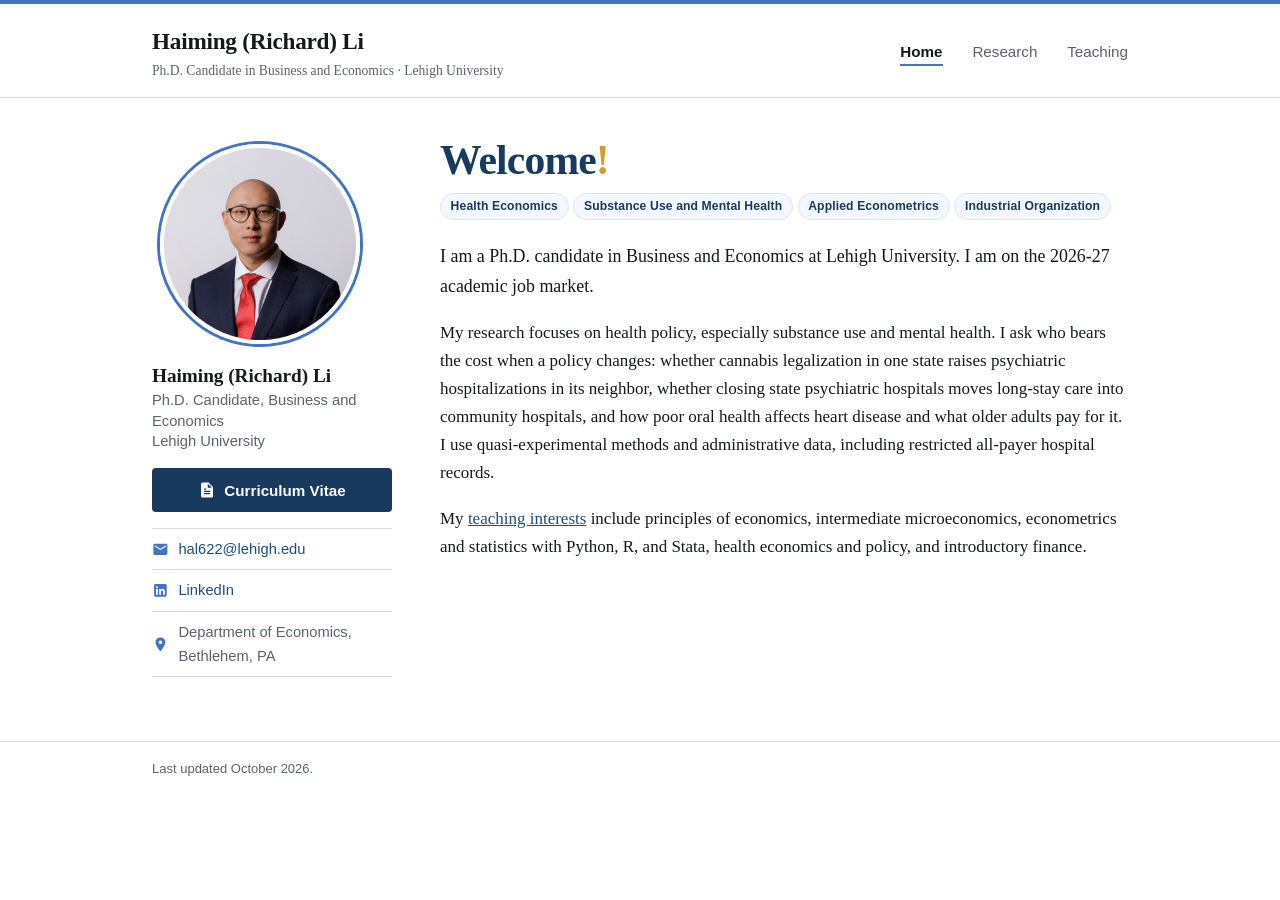
==== commit 1e902132: "10.19 update IV" ====
--- a/index.html
+++ b/index.html
@@ -55,7 +55,7 @@
     <p class="who"><strong>Haiming (Richard) Li</strong><span>Ph.D. Candidate, Business and Economics</span><span>Lehigh University</span></p>
     <a class="cv-button" href="cv.pdf">
       <svg viewBox="0 0 24 24" width="18" height="18" aria-hidden="true" fill="currentColor"><path d="M14 2H6a2 2 0 0 0-2 2v16a2 2 0 0 0 2 2h12a2 2 0 0 0 2-2V8zm-1 7V3.5L18.5 9zM8 13h8v1.5H8zm0 3h8v1.5H8zm0-6h3v1.5H8z"/></svg>
-      Curriculum Vitae (PDF)
+      Curriculum Vitae
     </a>
     <ul class="contact-list">
       <li><svg viewBox="0 0 24 24" aria-hidden="true"><path d="M20 4H4a2 2 0 0 0-2 2v12a2 2 0 0 0 2 2h16a2 2 0 0 0 2-2V6a2 2 0 0 0-2-2zm0 4-8 5-8-5V6l8 5 8-5z"/></svg><a href="mailto:hal622@lehigh.edu">hal622@lehigh.edu</a></li>
@@ -69,13 +69,13 @@
       <h1>Welcome<span class="wave">!</span></h1>
       <ul class="tags">
         <li>Health Economics</li>
-        <li>Substance Use Policy</li>
-        <li>Mental Health</li>
+        <li>Substance Use and Mental Health</li>
         <li>Applied Econometrics</li>
+        <li>Industrial Organization</li>
       </ul>
     </div>
 
-    <p class="lead">I am a Ph.D. candidate in Business and Economics at Lehigh University and will complete my degree in May 2027. I am on the 2026-27 academic job market.</p>
+    <p class="lead">I am a Ph.D. candidate in Business and Economics at Lehigh University. I am on the 2026-27 academic job market.</p>
 
     <p>My research focuses on health policy, especially substance use and mental health. I ask who bears the cost when a policy changes: whether cannabis legalization in one state raises psychiatric hospitalizations in its neighbor, whether closing state psychiatric hospitals moves long-stay care into community hospitals, and how poor oral health affects heart disease and what older adults pay for it. I use quasi-experimental methods and administrative data, including restricted all-payer hospital records.</p>
 
--- a/style.css
+++ b/style.css
@@ -15,7 +15,7 @@
   --warm:   #d99a2b;   /* small highlights only */
   --tint:   #f4f7fc;
   --bg:     #ffffff;
-  --page:   62rem;
+  --page:   64rem;
   --sans: -apple-system, BlinkMacSystemFont, "Segoe UI", Roboto, Helvetica, Arial, sans-serif;
 }
 
@@ -83,7 +83,7 @@
 
 /* ---- home page ---- */
 
-.home { display: grid; grid-template-columns: 15rem minmax(0, 1fr); gap: 0 3.5rem; align-items: start; }
+.home { display: grid; grid-template-columns: 15rem minmax(0, 1fr); gap: 0 3rem; align-items: start; }
 
 .profile { position: sticky; top: 1.5rem; }
 .profile img.portrait {
@@ -117,10 +117,10 @@
   color: var(--deep);
 }
 .welcome h1 .wave { display: inline-block; color: var(--warm); }
-.welcome .tags { display: flex; flex-wrap: wrap; gap: 0.4rem; margin: 0 0 1.4rem; padding: 0; list-style: none; }
+.welcome .tags { display: flex; flex-wrap: wrap; gap: 0.3rem; margin: 0 0 1.4rem; padding: 0; list-style: none; }
 .welcome .tags li {
-  font-family: var(--sans); font-size: 0.8rem; font-weight: 600; letter-spacing: 0.02em;
-  color: var(--deep); background: var(--tint); border: 1px solid #dbe4f3; border-radius: 999px; padding: 0.15rem 0.7rem;
+  font-family: var(--sans); font-size: 0.76rem; font-weight: 600; letter-spacing: 0.01em; white-space: nowrap;
+  color: var(--deep); background: var(--tint); border: 1px solid #dbe4f3; border-radius: 999px; padding: 0.15rem 0.6rem;
 }
 .lead { font-size: 1.12rem; }
 .market {
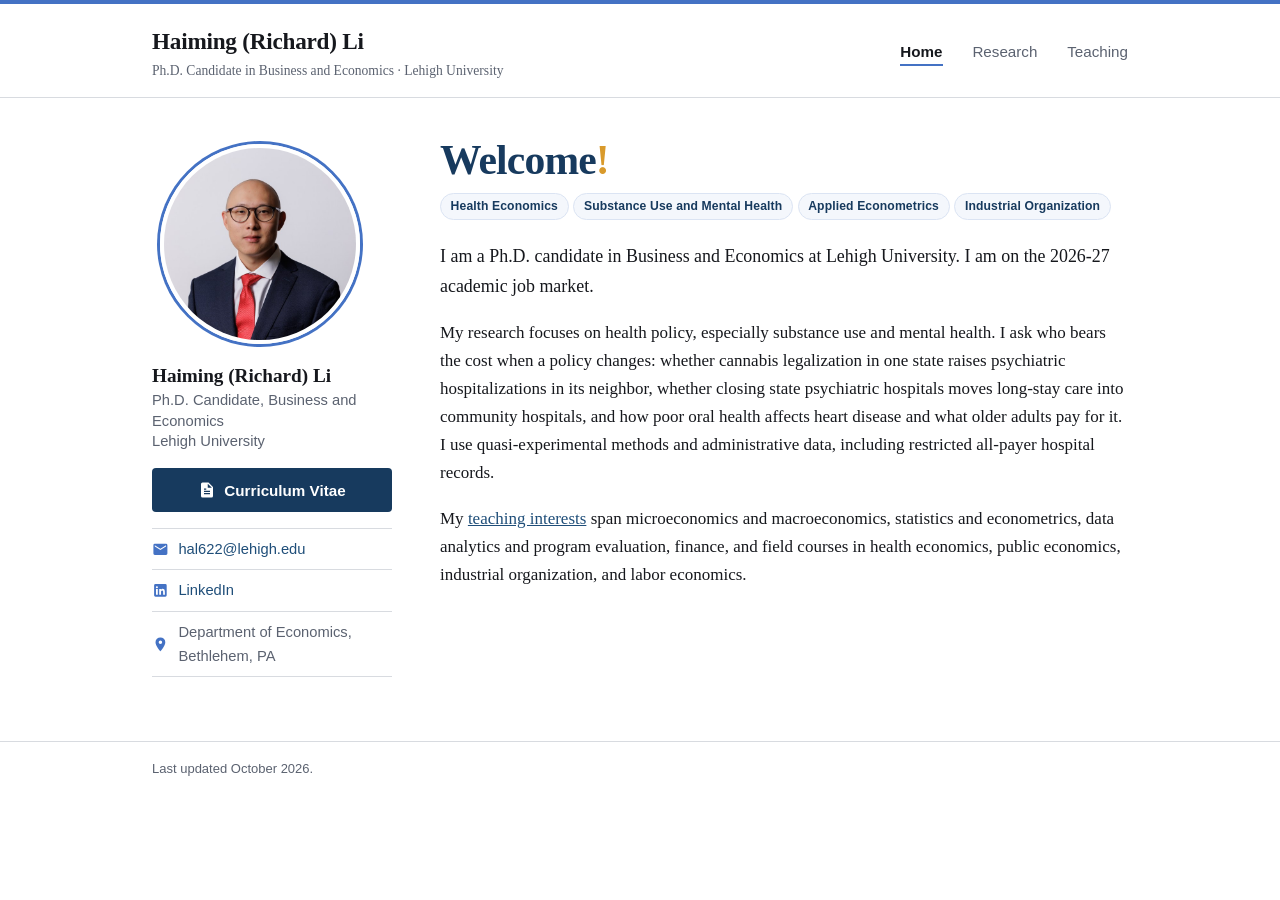
==== commit bc89473d: "10.24 update" ====
--- a/index.html
+++ b/index.html
@@ -79,7 +79,7 @@
 
     <p>My research focuses on health policy, especially substance use and mental health. I ask who bears the cost when a policy changes: whether cannabis legalization in one state raises psychiatric hospitalizations in its neighbor, whether closing state psychiatric hospitals moves long-stay care into community hospitals, and how poor oral health affects heart disease and what older adults pay for it. I use quasi-experimental methods and administrative data, including restricted all-payer hospital records.</p>
 
-    <p>My <a href="teaching.html">teaching interests</a> include principles of economics, intermediate microeconomics, econometrics and statistics with Python, R, and Stata, health economics and policy, and introductory finance.</p>
+    <p>My <a href="teaching.html">teaching interests</a> span microeconomics and macroeconomics, statistics and econometrics, data analytics and program evaluation, finance, and field courses in health economics, public economics, industrial organization, and labor economics.</p>
   </div>
 
 </main>
--- a/style.css
+++ b/style.css
@@ -380,3 +380,5 @@
 .paper .links .note { color: var(--muted); }
 table.courses tr.group td { text-align: left; }
 .quotes { align-items: start; }
+
+.interest-note { font-size: 0.97rem; color: var(--ink); margin: 0 0 0.6rem; }
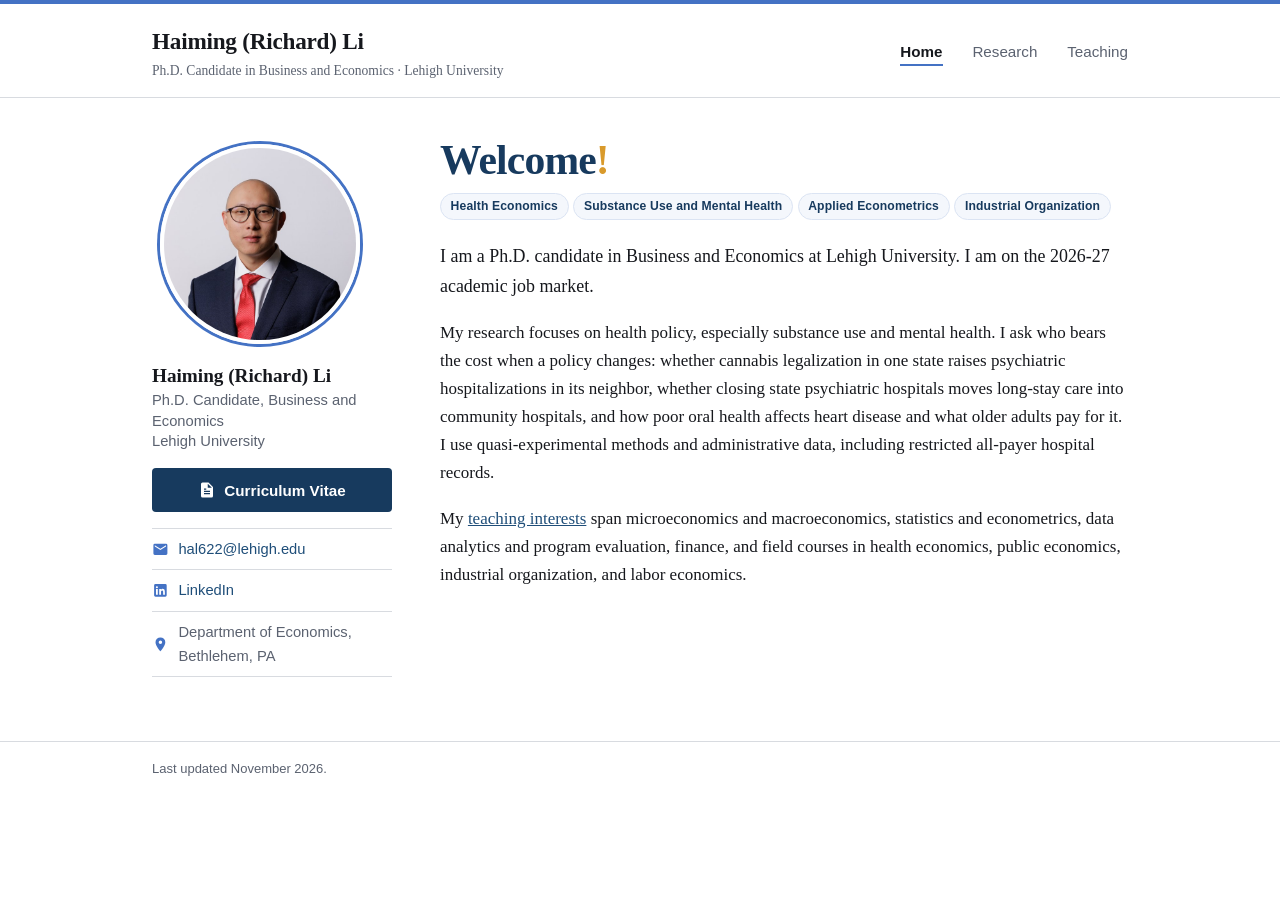
==== commit 15b1125d: "update" ====
--- a/index.html
+++ b/index.html
@@ -84,7 +84,7 @@
 
 </main>
 
-<footer class="site-foot"><div class="wrap">Last updated October 2026.</div></footer>
+<footer class="site-foot"><div class="wrap">Last updated November 2026.</div></footer>
 
 </body>
 </html>
